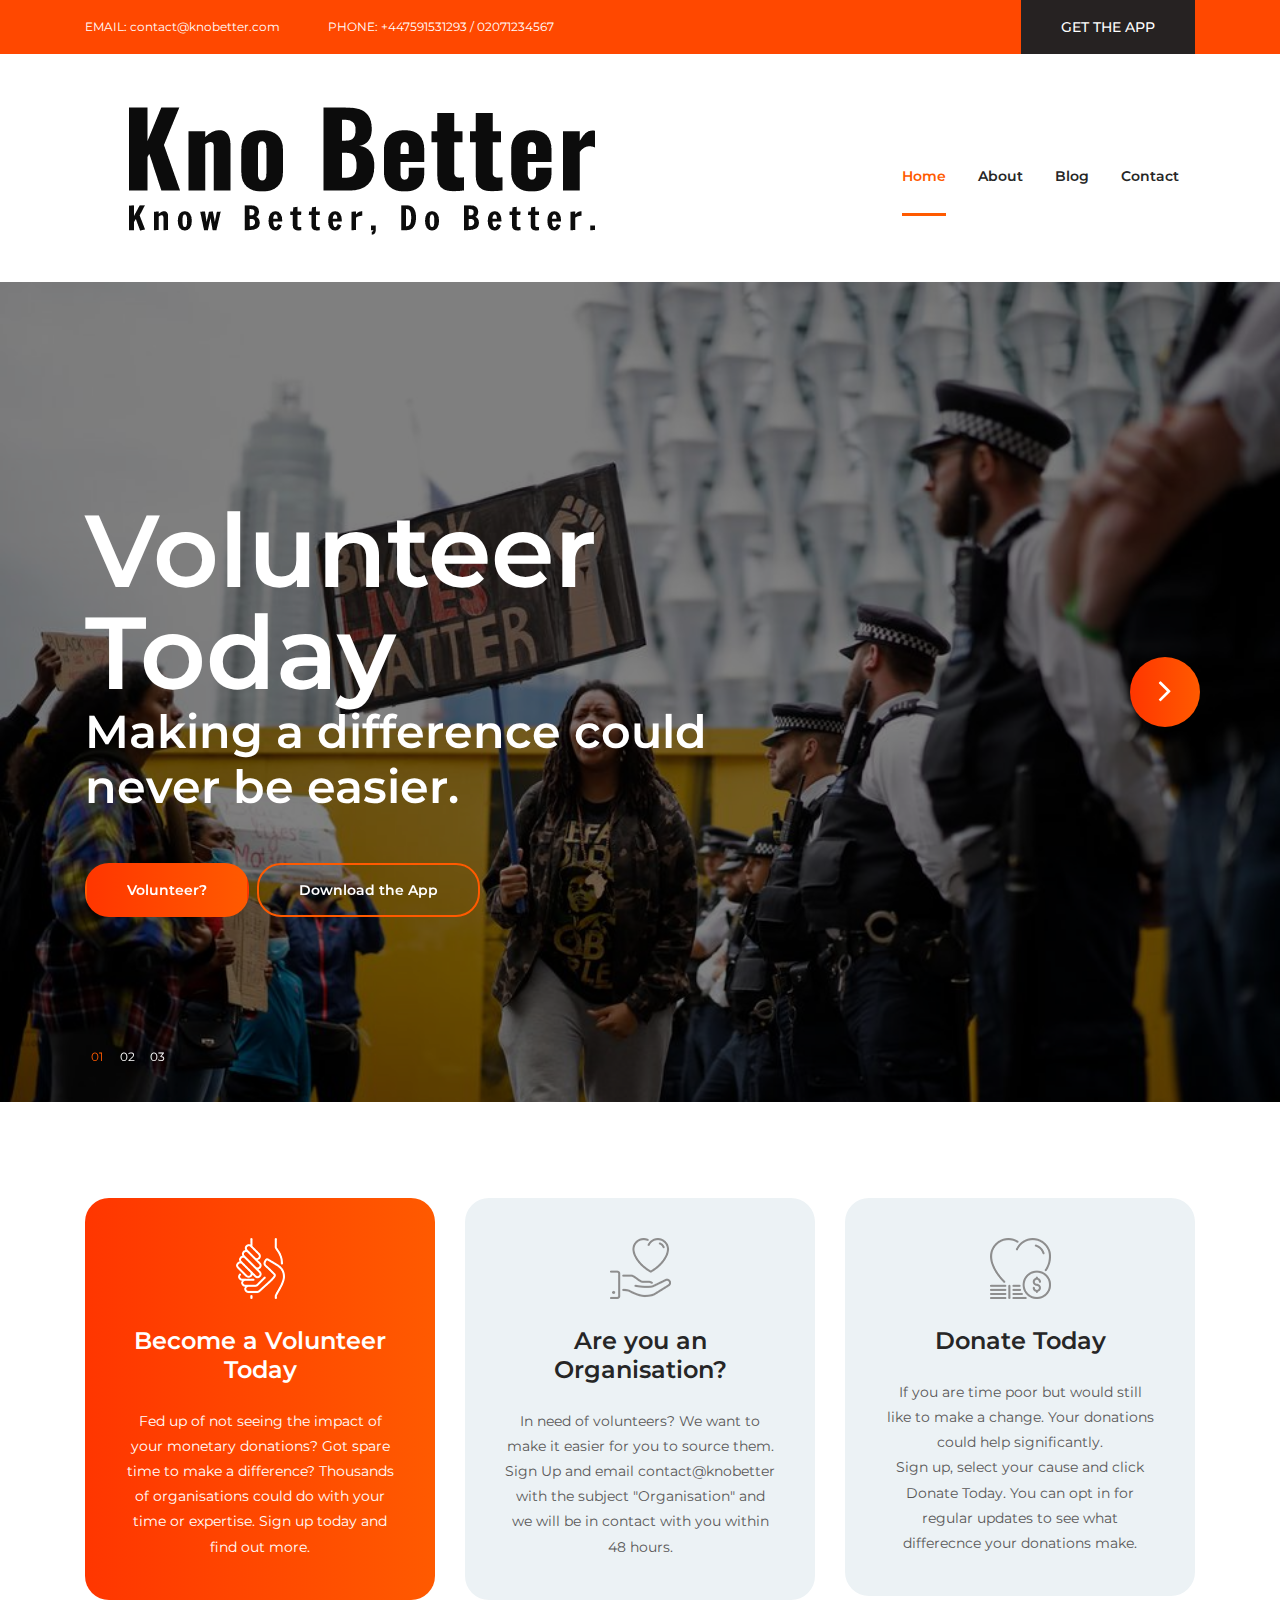
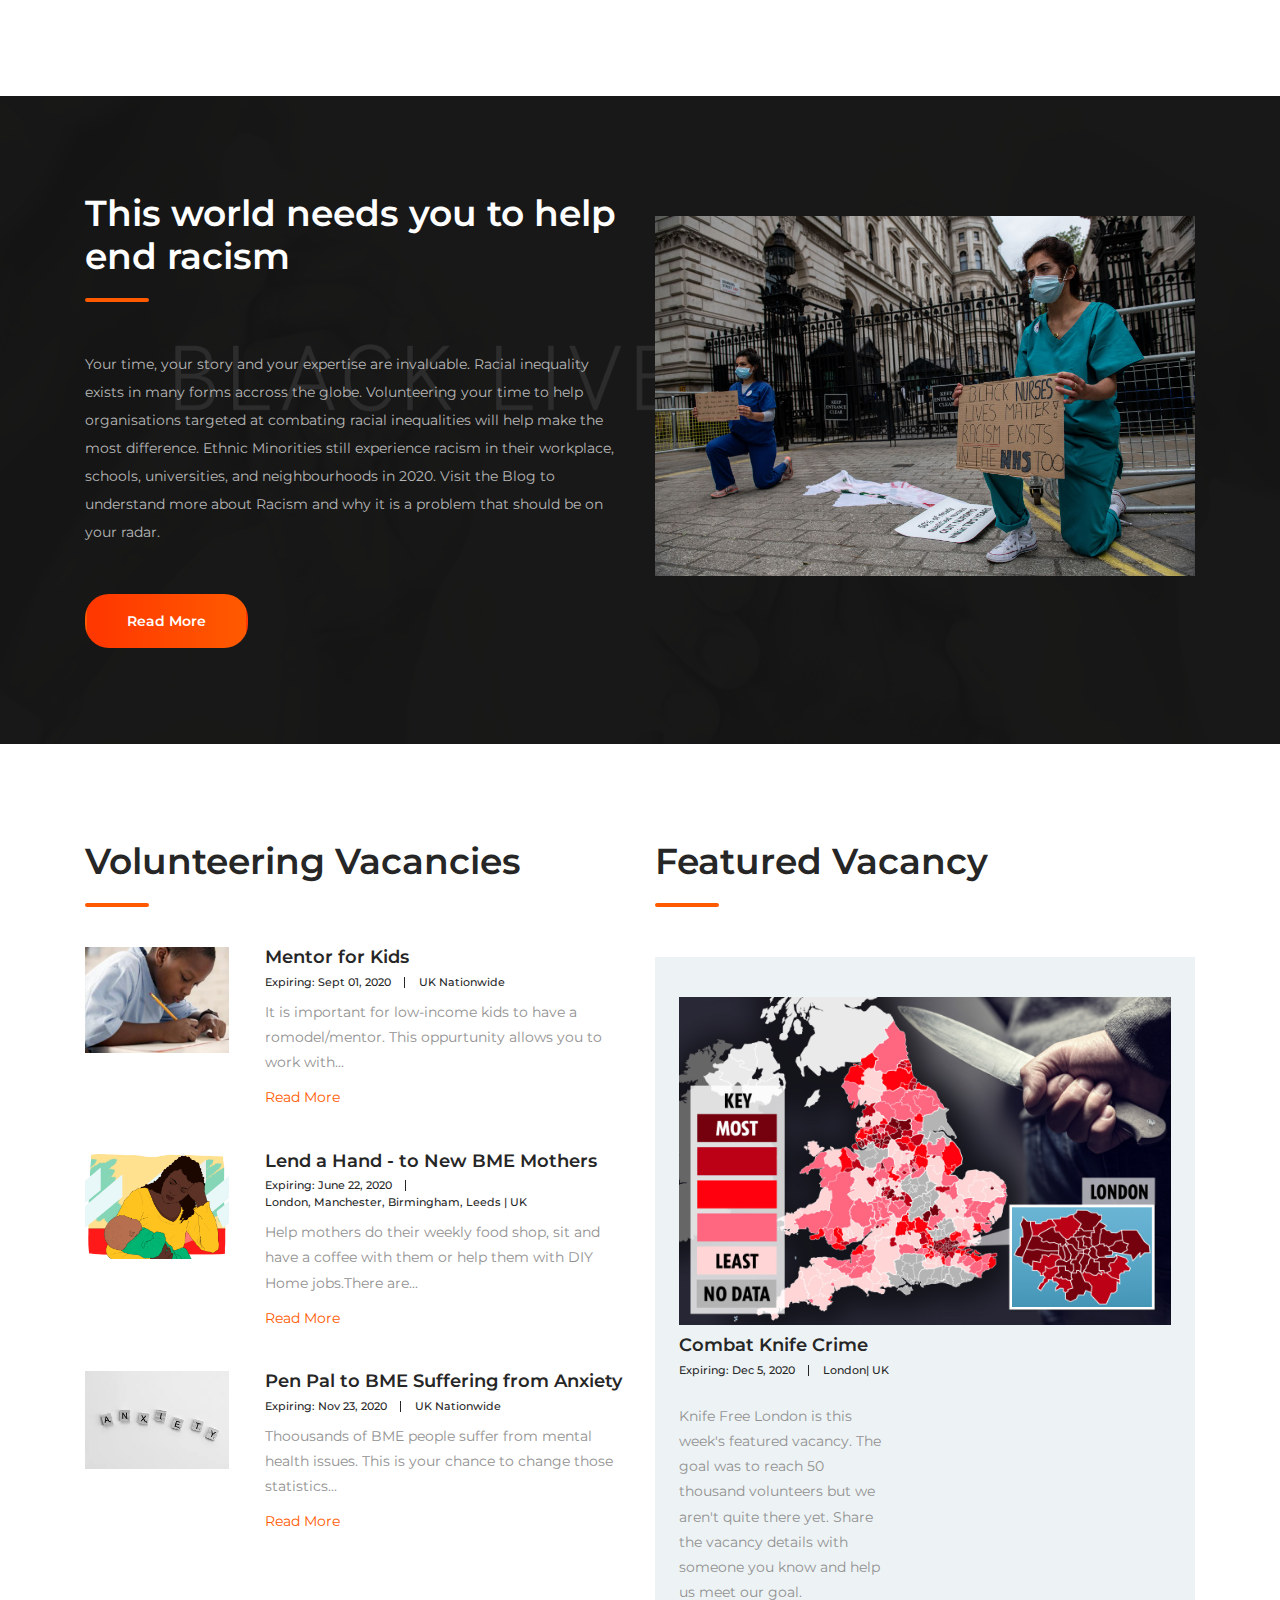
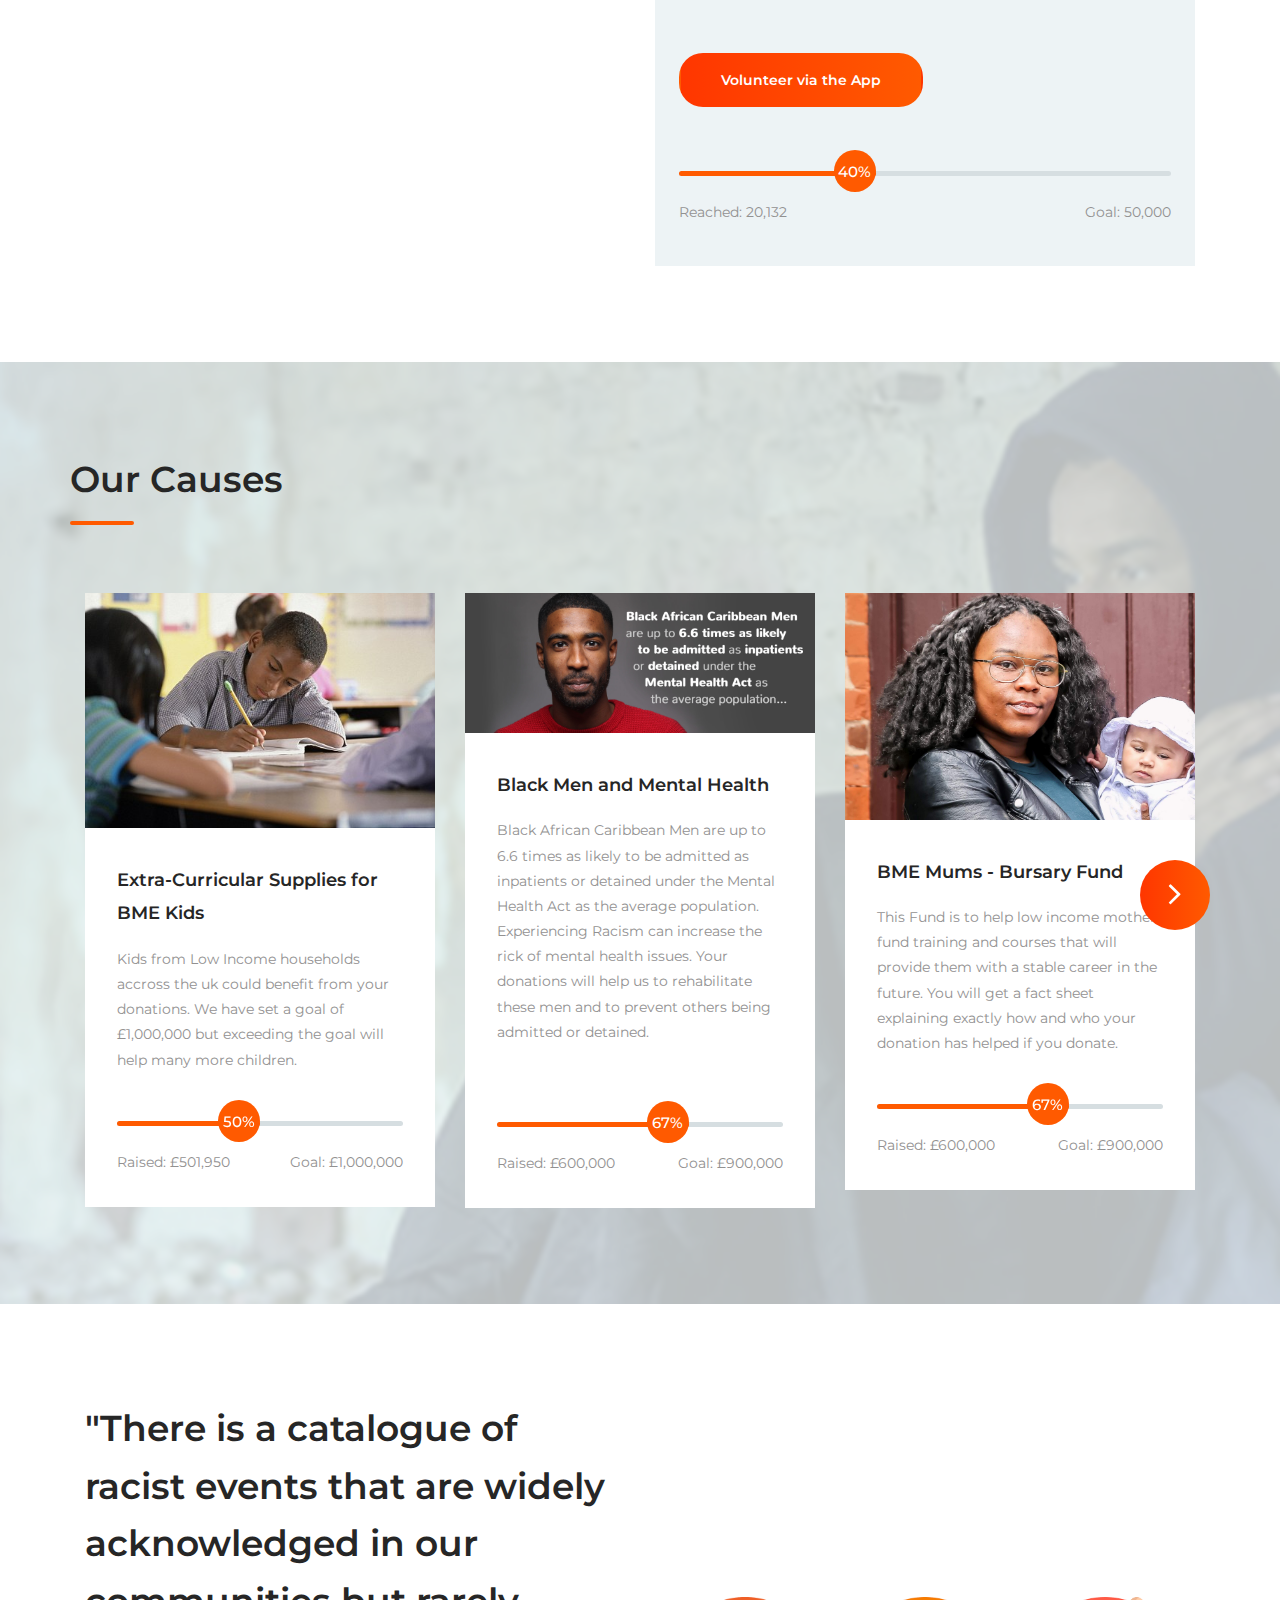
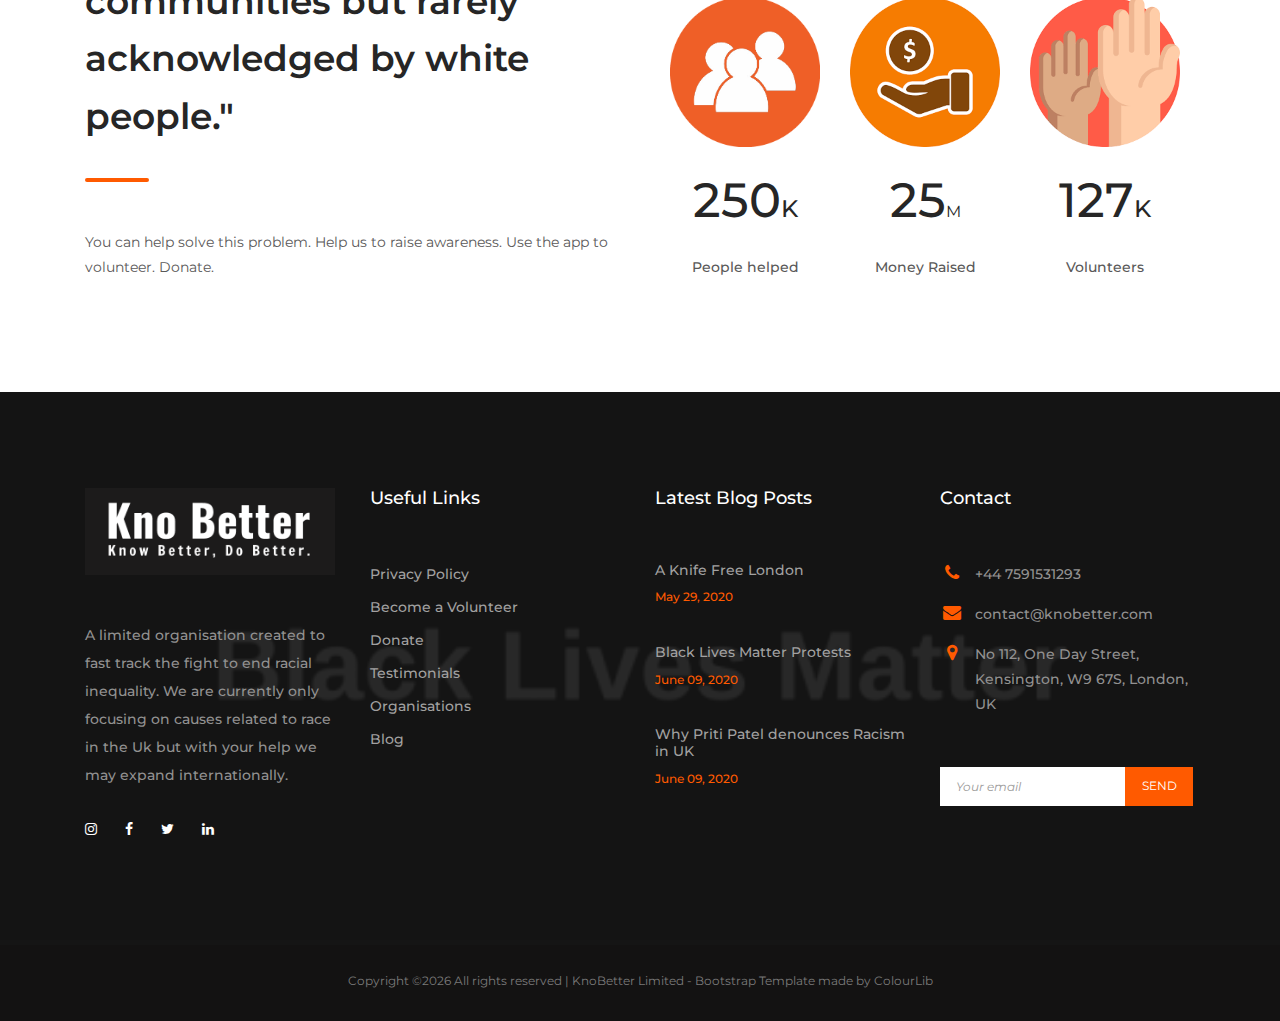
==== KnoBetter1/index.html @ 2acb5698 "Add files via upload" ====
<!DOCTYPE html>
<html lang="en">
<head>
    <title>Do Better</title>

    <!-- Required meta tags -->
    <meta charset="utf-8">
    <meta name="viewport" content="width=device-width, initial-scale=1, shrink-to-fit=no">

    <!-- Bootstrap CSS -->
    <link rel="stylesheet" href="css/bootstrap.min.css">

    <!-- FontAwesome CSS -->
    <link rel="stylesheet" href="css/font-awesome.min.css">

    <!-- ElegantFonts CSS -->
    <link rel="stylesheet" href="css/elegant-fonts.css">

    <!-- themify-icons CSS -->
    <link rel="stylesheet" href="css/themify-icons.css">

    <!-- Swiper CSS -->
    <link rel="stylesheet" href="css/swiper.min.css">

    <!-- Styles -->
    <link rel="stylesheet" href="style.css">
</head>
<body>
    <header class="site-header">
        <div class="top-header-bar">
            <div class="container">
                <div class="row flex-wrap justify-content-center justify-content-lg-between align-items-lg-center">
                    <div class="col-12 col-lg-8 d-none d-md-flex flex-wrap justify-content-center justify-content-lg-start mb-3 mb-lg-0">
                        <div class="header-bar-email">
                            EMAIL: <a href="#">contact@knobetter.com</a>
                        </div><!-- .header-bar-email -->

                        <div class="header-bar-text">
                            <p>PHONE: <span>+447591531293 / 02071234567</span></p>
                        </div><!-- .header-bar-text -->
                    </div><!-- .col -->

                    <div class="col-12 col-lg-4 d-flex flex-wrap justify-content-center justify-content-lg-end align-items-center">
                        <div class="donate-btn">
                            <a href="#">GET THE APP</a>
                        </div><!-- .donate-btn -->
                    </div><!-- .col -->
                </div><!-- .row -->
            </div><!-- .container -->
        </div><!-- .top-header-bar -->

        <div class="nav-bar">
            <div class="container">
                <div class="row">
                    <div class="col-12 d-flex flex-wrap justify-content-between align-items-center">
                        <div class="site-branding d-flex align-items-center">
                           <a class="d-block" href="index.html" rel="home"><img class="d-block" src="images/logo.png" alt="logo"></a>
                        </div><!-- .site-branding -->

                        <nav class="site-navigation d-flex justify-content-end align-items-center">
                            <ul class="d-flex flex-column flex-lg-row justify-content-lg-end align-content-center">
                                <li class="current-menu-item"><a href="index.html">Home</a></li>
                                <li><a href="about.html">About</a></li>
                                <li><a href="blog.html">Blog</a></li>
                                <li><a href="contact.html">Contact</a></li>
                            </ul>
                        </nav><!-- .site-navigation -->

                        <div class="hamburger-menu d-lg-none">
                            <span></span>
                            <span></span>
                            <span></span>
                            <span></span>
                        </div><!-- .hamburger-menu -->
                    </div><!-- .col -->
                </div><!-- .row -->
            </div><!-- .container -->
        </div><!-- .nav-bar -->
    </header><!-- .site-header -->

    <div class="swiper-container hero-slider">
        <div class="swiper-wrapper">
            <div class="swiper-slide hero-content-wrap">
                <img src="images/hero.jpg" alt="">
                <div class="hero-content-overlay position-absolute w-100 h-100">
                    <div class="container h-100">
                        <div class="row h-100">
                            <div class="col-12 col-lg-8 d-flex flex-column justify-content-center align-items-start">
                                <header class="entry-header">
                                    <h1>Volunteer Today</h1>
                                    <h4>Making a difference could never be easier.</h4>
                                </header><!-- .entry-header -->

                                <footer class="entry-footer d-flex flex-wrap align-items-center mt-5">
                                    <a href="#" class="btn gradient-bg mr-2">Volunteer?</a>
                                    <a href="#" class="btn orange-border">Download the App</a>
                                </footer><!-- .entry-footer -->
                            </div><!-- .col -->
                        </div><!-- .row -->
                    </div><!-- .container -->
                </div><!-- .hero-content-overlay -->
            </div><!-- .hero-content-wrap -->

            <div class="swiper-slide hero-content-wrap">
                <img src="images/hero2.jpg" alt="">

                <div class="hero-content-overlay position-absolute w-100 h-100">
                    <div class="container h-100">
                        <div class="row h-100">
                            <div class="col-12 col-lg-8 d-flex flex-column justify-content-center align-items-start">
                                <header class="entry-header">
                                    <h1>Time is Money</h1>
                                    <h4>Change will come quicker if we act now.</h4>
                                </header><!-- .entry-header -->

                                <footer class="entry-footer d-flex flex-wrap align-items-center mt-5">
                                    <a href="#" class="btn gradient-bg mr-2">Organisation?</a>
                                    <a href="#" class="btn orange-border">Download the App</a>
                                </footer><!-- .entry-footer -->
                            </div><!-- .col -->
                        </div><!-- .row -->
                    </div><!-- .container -->
                </div><!-- .hero-content-overlay -->
            </div><!-- .hero-content-wrap -->

            <div class="swiper-slide hero-content-wrap">
                <img src="images/hero3.jpg" alt="">

                <div class="hero-content-overlay position-absolute w-100 h-100">
                    <div class="container h-100">
                        <div class="row h-100">
                            <div class="col-12 col-lg-8 d-flex flex-column justify-content-center align-items-start">
                                <header class="entry-header">
                                    <h1>Time Poor? </h1>
                                    <h4>Donate Now Instead</h4>
                                </header><!-- .entry-header -->

                                <footer class="entry-footer d-flex flex-wrap align-items-center mt-5">
                                    <a href="#" class="btn gradient-bg mr-2">Donate Now</a>
                                    <a href="#" class="btn orange-border">Download the App</a>
                                </footer><!-- .entry-footer -->
                            </div><!-- .col -->
                        </div><!-- .row -->
                    </div><!-- .container -->
                </div><!-- .hero-content-overlay -->
            </div><!-- .hero-content-wrap -->
        </div><!-- .swiper-wrapper -->

        <div class="pagination-wrap position-absolute w-100">
            <div class="container">
                <div class="swiper-pagination"></div>
            </div><!-- .container -->
        </div><!-- .pagination-wrap -->

        <!-- Add Arrows -->
        <div class="swiper-button-next flex justify-content-center align-items-center">
            <span><svg viewBox="0 0 1792 1792" xmlns="http://www.w3.org/2000/svg"><path d="M1171 960q0 13-10 23l-466 466q-10 10-23 10t-23-10l-50-50q-10-10-10-23t10-23l393-393-393-393q-10-10-10-23t10-23l50-50q10-10 23-10t23 10l466 466q10 10 10 23z"/></svg></span>
        </div>

        <div class="swiper-button-prev flex justify-content-center align-items-center">
            <span><svg viewBox="0 0 1792 1792" xmlns="http://www.w3.org/2000/svg"><path d="M1203 544q0 13-10 23l-393 393 393 393q10 10 10 23t-10 23l-50 50q-10 10-23 10t-23-10l-466-466q-10-10-10-23t10-23l466-466q10-10 23-10t23 10l50 50q10 10 10 23z"/></svg></span>
        </div>
    </div><!-- .hero-slider -->

    <div class="home-page-icon-boxes">
        <div class="container">
            <div class="row">
                <div class="col-12 col-md-6 col-lg-4 mt-4 mt-lg-0">
                    <div class="icon-box active">
                        <figure class="d-flex justify-content-center">
                            <img src="images/hands-gray.png" alt="">
                            <img src="images/hands-white.png" alt="">
                        </figure>

                        <header class="entry-header">
                            <h3 class="entry-title">Become a Volunteer Today</h3>
                        </header>

                        <div class="entry-content">
                            <p>Fed up of not seeing the impact of your monetary donations? Got spare time to make a difference? Thousands of organisations could do with your  time or expertise. Sign up today and find out more.</p>
                        </div>
                    </div>
                </div>

                <div class="col-12 col-md-6 col-lg-4 mt-4 mt-lg-0">
                    <div class="icon-box">
                        <figure class="d-flex justify-content-center">
                            <img src="images/donation-gray.png" alt="">
                            <img src="images/donation-white.png" alt="">
                        </figure>

                        <header class="entry-header">
                            <h3 class="entry-title">Are you an Organisation?</h3>
                        </header>

                        <div class="entry-content">
                            <p>In need of volunteers? We want to make it easier for you to source them. Sign Up and email contact@knobetter with the subject "Organisation" and we will be in contact with you within 48 hours. </p>
                        </div>
                    </div>
                </div>

                <div class="col-12 col-md-6 col-lg-4 mt-4 mt-lg-0">
                    <div class="icon-box">
                        <figure class="d-flex justify-content-center">
                            <img src="images/charity-gray.png" alt="">
                            <img src="images/charity-white.png" alt="">
                        </figure>

                        <header class="entry-header">
                            <h3 class="entry-title">Donate Today</h3>
                        </header>
                        <div class="entry-content">
                            <p>If you are time poor but would still like to make a change. Your donations could help significantly. </p>
                            <p>Sign up, select your cause and click Donate Today. You can opt in for regular updates to see what differecnce your donations make. </p>
                        </div>
                    </div>
                </div>
            </div><!-- .row -->
        </div><!-- .container -->
    </div><!-- .home-page-icon-boxes -->

    <div class="home-page-welcome">
        <div class="container">
            <div class="row">
                <div class="col-12 col-lg-6 order-2 order-lg-1">
                    <div class="welcome-content">
                        <header class="entry-header">
                            <h2 class="entry-title">This world needs you to help end racism</h2>
                        </header><!-- .entry-header -->

                        <div class="entry-content mt-5">
                            <p>Your time, your story and your expertise are invaluable. Racial inequality exists in many forms accross the globe. Volunteering your time to help organisations targeted at combating racial inequalities will help make the most difference. Ethnic Minorities still experience racism in their workplace, schools, universities, and neighbourhoods in 2020. Visit the Blog to understand more about Racism and why it is a problem that should be on your radar.  </p>
                        </div><!-- .entry-content -->

                        <div class="entry-footer mt-5">
                            <a href="blog.html" class="btn gradient-bg mr-2">Read More</a>
                        </div><!-- .entry-footer -->
                    </div><!-- .welcome-content -->
                </div><!-- .col -->

                <div class="col-12 col-lg-6 mt-4 order-1 order-lg-2">
                    <img src="images/welcome.jpg" alt="welcome">
                </div><!-- .col -->
            </div><!-- .row -->
        </div><!-- .container -->
    </div><!-- .home-page-icon-boxes -->

    <div class="home-page-events">
        <div class="container">
            <div class="row">
                <div class="col-12 col-lg-6">
                    <div class="upcoming-events">
                        <div class="section-heading">
                            <h2 class="entry-title">Volunteering Vacancies</h2>
                        </div><!-- .section-heading -->

                        <div class="event-wrap d-flex flex-wrap justify-content-between">
                            <figure class="m-0">
                                <img src="images/event-1.jpg" alt="">
                            </figure>

                            <div class="event-content-wrap">
                                <header class="entry-header d-flex flex-wrap align-items-center">
                                    <h3 class="entry-title w-100 m-0"><a href="#">Mentor for Kids</a></h3>

                                    <div class="posted-date">
                                        <a href="#">Expiring: Sept 01, 2020 </a>
                                    </div><!-- .posted-date -->

                                    <div class="cats-links">
                                        <a href="#">UK Nationwide</a>
                                    </div><!-- .cats-links -->
                                </header><!-- .entry-header -->

                                <div class="entry-content">
                                    <p class="m-0">It is important for low-income kids to have a romodel/mentor. This oppurtunity allows you to work with...</p>
                                </div><!-- .entry-content -->

                                <div class="entry-footer">
                                    <a href="#">Read More</a>
                                </div><!-- .entry-footer -->
                            </div><!-- .event-content-wrap -->
                        </div><!-- .event-wrap -->

                        <div class="event-wrap d-flex flex-wrap justify-content-between">
                            <figure class="m-0">
                                <img src="images/event-2.jpg" alt="">
                            </figure>

                            <div class="event-content-wrap">
                                <header class="entry-header d-flex flex-wrap align-items-center">
                                    <h3 class="entry-title w-100 m-0"><a href="#">Lend a Hand - to New BME Mothers</a></h3>

                                    <div class="posted-date">
                                        <a href="#">Expiring: June 22, 2020 </a>
                                    </div><!-- .posted-date -->

                                    <div class="cats-links">
                                        <a href="#">London, Manchester, Birmingham, Leeds | UK</a>
                                    </div><!-- .cats-links -->
                                </header><!-- .entry-header -->

                                <div class="entry-content">
                                    <p class="m-0">Help mothers do their weekly food shop, sit and have a coffee with them or help them with DIY Home jobs.There are...</p>
                                </div><!-- .entry-content -->

                                <div class="entry-footer">
                                    <a href="#">Read More</a>
                                </div><!-- .entry-footer -->
                            </div><!-- .event-content-wrap -->
                        </div><!-- .event-wrap -->

                        <div class="event-wrap d-flex flex-wrap justify-content-between">
                            <figure class="m-0">
                                <img src="images/event-3.jpg" alt="">
                            </figure>

                            <div class="event-content-wrap">
                                <header class="entry-header d-flex flex-wrap align-items-center">
                                    <h3 class="entry-title w-100 m-0"><a href="#">Pen Pal to BME Suffering from Anxiety</a></h3>

                                    <div class="posted-date">
                                        <a href="#">Expiring: Nov 23, 2020 </a>
                                    </div><!-- .posted-date -->

                                    <div class="cats-links">
                                        <a href="#">UK Nationwide</a>
                                    </div><!-- .cats-links -->
                                </header><!-- .entry-header -->

                                <div class="entry-content">
                                    <p class="m-0">Thoousands of BME people suffer from mental health issues. This is your chance to change those statistics...</p>
                                </div><!-- .entry-content -->

                                <div class="entry-footer">
                                    <a href="#">Read More</a>
                                </div><!-- .entry-footer -->
                            </div><!-- .event-content-wrap -->
                        </div><!-- .event-wrap -->
                    </div><!-- .upcoming-events -->
                </div><!-- .col -->

                <div class="col-12 col-lg-6">
                    <div class="featured-cause">
                        <div class="section-heading">
                            <h2 class="entry-title">Featured Vacancy</h2>
                        </div><!-- .section-heading -->

                        <div class="cause-wrap d-flex flex-wrap justify-content-between">
                            <figure class="m-0">
                                <img src="images/featured-vacancy.jpg"  alt="">
                            </figure>

                            <div class="cause-content-wrap">
                                <header class="entry-header d-flex flex-wrap align-items-center">
                                    <h3 class="entry-title w-100 m-0"><a href="#">Combat Knife Crime</a></h3>

                                    <div class="posted-date">
                                        <a href="#">Expiring: Dec 5, 2020 </a>
                                    </div><!-- .posted-date -->

                                    <div class="cats-links">
                                        <a href="#">London| UK</a>
                                    </div><!-- .cats-links -->
                                </header><!-- .entry-header -->

                                <div class="entry-content">
                                    <p class="m-0">Knife Free London is this week's featured vacancy. The goal was to reach 50 thousand volunteers but we aren't quite there yet. Share the vacancy details with someone you know and help us meet our goal.</p>
                                </div><!-- .entry-content -->

                                <div class="entry-footer mt-5">
                                    <a href="#" class="btn gradient-bg mr-2">Volunteer via the App</a>
                                </div><!-- .entry-footer -->
                            </div><!-- .cause-content-wrap -->

                            <div class="fund-raised w-100">
                                <div class="featured-fund-raised-bar barfiller">
                                    <div class="tipWrap">
                                        <span class="tip"></span>
                                    </div><!-- .tipWrap -->

                                    <span class="fill" data-percentage="40"></span>
                                </div><!-- .fund-raised-bar -->

                                <div class="fund-raised-details d-flex flex-wrap justify-content-between align-items-center">
                                    <div class="fund-raised-total mt-4">
                                        Reached: 20,132
                                    </div><!-- .fund-raised-total -->

                                    <div class="fund-raised-goal mt-4">
                                        Goal: 50,000
                                    </div><!-- .fund-raised-goal -->
                                </div><!-- .fund-raised-details -->
                            </div><!-- .fund-raised -->
                        </div><!-- .cause-wrap -->
                    </div><!-- .featured-cause -->
                </div><!-- .col -->
            </div><!-- .row -->
        </div><!-- .container -->
    </div><!-- .home-page-events -->

    <div class="our-causes">
        <div class="container">
            <div class="row">
                <div class="coL-12">
                    <div class="section-heading">
                        <h2 class="entry-title">Our Causes</h2>
                    </div><!-- .section-heading -->
                </div><!-- .col -->
            </div><!-- .row -->

            <div class="row">
                <div class="col-12">
                    <div class="swiper-container causes-slider">
                        <div class="swiper-wrapper">
                            <div class="swiper-slide">
                                <div class="cause-wrap">
                                    <figure class="m-0">
                                        <img src="images/cause-1.jpg" alt="">

                                        <div class="figure-overlay d-flex justify-content-center align-items-center position-absolute w-100 h-100">
                                            <a href="#" class="btn gradient-bg mr-2">Donate Now</a>
                                        </div><!-- .figure-overlay -->
                                    </figure>

                                    <div class="cause-content-wrap">
                                        <header class="entry-header d-flex flex-wrap align-items-center">
                                            <h3 class="entry-title w-100 m-0"><a href="#">Extra-Curricular Supplies for BME Kids</a></h3>
                                        </header><!-- .entry-header -->

                                        <div class="entry-content">
                                            <p class="m-0">Kids from Low Income households accross the uk could benefit from your donations. We have set a goal of £1,000,000 but exceeding the goal will help many more children. </p>
                                        </div><!-- .entry-content -->

                                        <div class="fund-raised w-100">
                                            <div class="fund-raised-bar-1 barfiller">
                                                <div class="tipWrap">
                                                    <span class="tip"></span>
                                                </div><!-- .tipWrap -->

                                                <span class="fill" data-percentage="50"></span>
                                            </div><!-- .fund-raised-bar -->

                                            <div class="fund-raised-details d-flex flex-wrap justify-content-between align-items-center">
                                                <div class="fund-raised-total mt-4">
                                                    Raised: £501,950
                                                </div><!-- .fund-raised-total -->

                                                <div class="fund-raised-goal mt-4">
                                                    Goal: £1,000,000
                                                </div><!-- .fund-raised-goal -->
                                            </div><!-- .fund-raised-details -->
                                        </div><!-- .fund-raised -->
                                    </div><!-- .cause-content-wrap -->
                                </div><!-- .cause-wrap -->
                            </div><!-- .swiper-slide -->

                            <div class="swiper-slide">
                                <div class="cause-wrap">
                                    <figure class="m-0">
                                        <img src="images/cause-2.jpg" alt="">

                                        <div class="figure-overlay d-flex justify-content-center align-items-center position-absolute w-100 h-100">
                                            <a href="#" class="btn gradient-bg mr-2">Donate Now</a>
                                        </div><!-- .figure-overlay -->
                                    </figure>

                                    <div class="cause-content-wrap">
                                        <header class="entry-header d-flex flex-wrap align-items-center">
                                            <h3 class="entry-title w-100 m-0"><a href="#">Black Men and Mental Health</a></h3>
                                        </header><!-- .entry-header -->

                                        <div class="entry-content">
                                            <p class="m-0">Black African Caribbean Men are up to 6.6 times as likely to be admitted as inpatients or detained under the Mental Health Act as the average population. Experiencing Racism can increase the rick of mental health issues. Your donations will help us to rehabilitate these men and to prevent others being admitted or detained.</p>
                                        </div><!-- .entry-content -->
                                        <br>
                                
                                        <div class="fund-raised w-100">
                                            <div class="fund-raised-bar-2 barfiller">
                                                <div class="tipWrap">
                                                    <span class="tip"></span>
                                                </div><!-- .tipWrap -->

                                                <span class="fill" data-percentage="67"></span>
                                            </div><!-- .fund-raised-bar -->

                                            <div class="fund-raised-details d-flex flex-wrap justify-content-between align-items-center">
                                                <div class="fund-raised-total mt-4">
                                                    Raised: £600,000
                                                </div><!-- .fund-raised-total -->

                                                <div class="fund-raised-goal mt-4">
                                                    Goal: £900,000
                                                </div><!-- .fund-raised-goal -->
                                            </div><!-- .fund-raised-details -->
                                        </div><!-- .fund-raised -->
                                    </div><!-- .cause-content-wrap -->
                                </div><!-- .cause-wrap -->
                            </div><!-- .swiper-slide -->

                            <div class="swiper-slide">
                                <div class="cause-wrap">
                                    <figure class="m-0">
                                        <img src="images/cause-5.jpg" alt="">

                                        <div class="figure-overlay d-flex justify-content-center align-items-center position-absolute w-100 h-100">
                                            <a href="#" class="btn gradient-bg mr-2">Donate Now</a>
                                        </div><!-- .figure-overlay -->
                                    </figure>

                                    <div class="cause-content-wrap">
                                        <header class="entry-header d-flex flex-wrap align-items-center">
                                            <h3 class="entry-title w-100 m-0"><a href="#"> BME Mums - Bursary Fund</a></h3>
                                        </header><!-- .entry-header -->

                                        <div class="entry-content">
                                            <p class="m-0">This Fund is to help low income mothers fund training and courses that will provide them with a stable career in the future. You will get a fact sheet explaining exactly how and who your donation has helped if you donate. </p>
                                        
                                        </div><!-- .entry-content -->
                                        <div class="fund-raised w-100">
                                            <div class="fund-raised-bar-3 barfiller">
                                                <div class="tipWrap">
                                                    <span class="tip"></span>
                                                </div><!-- .tipWrap -->

                                                <span class="fill" data-percentage="67"></span>
                                            </div><!-- .fund-raised-bar -->

                                            <div class="fund-raised-details d-flex flex-wrap justify-content-between align-items-center">
                                                <div class="fund-raised-total mt-4">
                                                    Raised: £600,000
                                                </div><!-- .fund-raised-total -->

                                                <div class="fund-raised-goal mt-4">
                                                    Goal: £900,000
                                                </div><!-- .fund-raised-goal -->
                                            </div><!-- .fund-raised-details -->
                                        </div><!-- .fund-raised -->
                                    </div><!-- .cause-content-wrap -->
                                </div><!-- .cause-wrap -->
                            </div><!-- .swiper-slide -->

                            <div class="swiper-slide">
                                <div class="cause-wrap">
                                    <figure class="m-0">
                                        <img src="images/cause-1.jpg" alt="">

                                        <div class="figure-overlay d-flex justify-content-center align-items-center position-absolute w-100 h-100">
                                            <a href="#" class="btn gradient-bg mr-2">Donate Now</a>
                                        </div><!-- .figure-overlay -->
                                    </figure>

                                    <div class="cause-content-wrap">
                                        <header class="entry-header d-flex flex-wrap align-items-center">
                                            <h3 class="entry-title w-100 m-0"><a href="#">Extra-Curricular Supplies for BME Kids</a></h3>
                                        </header><!-- .entry-header -->

                                        <div class="entry-content">
                                            <p class="m-0">Kids from Low Income households accross the uk could benefit from your donations. We have set a goal of £1,000,000 but exceeding the goal will help many more children. </p>
                                        </div><!-- .entry-content -->

                                        <div class="fund-raised w-100">
                                            <div class="fund-raised-bar-1 barfiller">
                                                <div class="tipWrap">
                                                    <span class="tip"></span>
                                                </div><!-- .tipWrap -->

                                                <span class="fill" data-percentage="50"></span>
                                            </div><!-- .fund-raised-bar -->

                                            <div class="fund-raised-details d-flex flex-wrap justify-content-between align-items-center">
                                                <div class="fund-raised-total mt-4">
                                                    Raised: £501,950
                                                </div><!-- .fund-raised-total -->

                                                <div class="fund-raised-goal mt-4">
                                                    Goal: £1,000,000
                                                </div><!-- .fund-raised-goal -->
                                            </div><!-- .fund-raised-details -->
                                        </div><!-- .fund-raised -->
                                    </div><!-- .cause-content-wrap -->
                                </div><!-- .cause-wrap -->
                            </div><!-- .swiper-slide -->

                            <div class="swiper-slide">
                                <div class="cause-wrap">
                                    <figure class="m-0">
                                        <img src="images/cause-2.jpg" alt="">

                                        <div class="figure-overlay d-flex justify-content-center align-items-center position-absolute w-100 h-100">
                                            <a href="#" class="btn gradient-bg mr-2">Donate Now</a>
                                        </div><!-- .figure-overlay -->
                                    </figure>

                                    <div class="cause-content-wrap">
                                        <header class="entry-header d-flex flex-wrap align-items-center">
                                            <h3 class="entry-title w-100 m-0"><a href="#">Black Men and Mental Health</a></h3>
                                        </header><!-- .entry-header -->

                                        <div class="entry-content">
                                            <p class="m-0">Black African Caribbean Men are up to 6.6 times as likely to be admitted as inpatients or detained under the Mental Health Act as the average population. Experiencing Racism can increase the rick of mental health issues. Your donations will help us to rehabilitate these men and to prevent others being admitted or detained.</p>
                                        </div><!-- .entry-content -->
                                        <br>
                                
                                        <div class="fund-raised w-100">
                                            <div class="fund-raised-bar-2 barfiller">
                                                <div class="tipWrap">
                                                    <span class="tip"></span>
                                                </div><!-- .tipWrap -->

                                                <span class="fill" data-percentage="67"></span>
                                            </div><!-- .fund-raised-bar -->

                                            <div class="fund-raised-details d-flex flex-wrap justify-content-between align-items-center">
                                                <div class="fund-raised-total mt-4">
                                                    Raised: £600,000
                                                </div><!-- .fund-raised-total -->

                                                <div class="fund-raised-goal mt-4">
                                                    Goal: £900,000
                                                </div><!-- .fund-raised-goal -->
                                            </div><!-- .fund-raised-details -->
                                        </div><!-- .fund-raised -->
                                    </div><!-- .cause-content-wrap -->
                                </div><!-- .cause-wrap -->
                            </div><!-- .swiper-slide -->

                            <div class="swiper-slide">
                                <div class="cause-wrap">
                                    <figure class="m-0">
                                        <img src="images/cause-5.jpg" alt="">

                                        <div class="figure-overlay d-flex justify-content-center align-items-center position-absolute w-100 h-100">
                                            <a href="#" class="btn gradient-bg mr-2">Donate Now</a>
                                        </div><!-- .figure-overlay -->
                                    </figure>

                                    <div class="cause-content-wrap">
                                        <header class="entry-header d-flex flex-wrap align-items-center">
                                            <h3 class="entry-title w-100 m-0"><a href="#"> BME Mums - Bursary Fund</a></h3>
                                        </header><!-- .entry-header -->

                                        <div class="entry-content">
                                            <p class="m-0">This Fund is to help low income mothers fund training and courses that will provide them with a stable career in the future. You will get a fact sheet explaining exactly how and who your donation has helped if you donate. </p>
                                        
                                        </div><!-- .entry-content -->
                                        <div class="fund-raised w-100">
                                            <div class="fund-raised-bar-3 barfiller">
                                                <div class="tipWrap">
                                                    <span class="tip"></span>
                                                </div><!-- .tipWrap -->

                                                <span class="fill" data-percentage="67"></span>
                                            </div><!-- .fund-raised-bar -->

                                            <div class="fund-raised-details d-flex flex-wrap justify-content-between align-items-center">
                                                <div class="fund-raised-total mt-4">
                                                    Raised: £600,000
                                                </div><!-- .fund-raised-total -->

                                                <div class="fund-raised-goal mt-4">
                                                    Goal: £900,000
                                                </div><!-- .fund-raised-goal -->
                                            </div><!-- .fund-raised-details -->
                                        </div><!-- .fund-raised -->
                                    </div><!-- .cause-content-wrap -->
                                </div><!-- .cause-wrap -->
                            </div><!-- .swiper-slide -->
                        </div><!-- .swiper-wrapper -->

                    </div><!-- .swiper-container -->

                    <!-- Add Arrows -->
                    <div class="swiper-button-next flex justify-content-center align-items-center">
                        <span><svg viewBox="0 0 1792 1792" xmlns="http://www.w3.org/2000/svg"><path d="M1171 960q0 13-10 23l-466 466q-10 10-23 10t-23-10l-50-50q-10-10-10-23t10-23l393-393-393-393q-10-10-10-23t10-23l50-50q10-10 23-10t23 10l466 466q10 10 10 23z"/></svg></span>
                    </div>

                    <div class="swiper-button-prev flex justify-content-center align-items-center">
                        <span><svg viewBox="0 0 1792 1792" xmlns="http://www.w3.org/2000/svg"><path d="M1203 544q0 13-10 23l-393 393 393 393q10 10 10 23t-10 23l-50 50q-10 10-23 10t-23-10l-466-466q-10-10-10-23t10-23l466-466q10-10 23-10t23 10l50 50q10 10 10 23z"/></svg></span>
                    </div>
                </div><!-- .col -->
            </div><!-- .row -->
        </div><!-- .container -->
    </div><!-- .our-causes -->

    <div class="home-page-limestone">
        <div class="container">
            <div class="row align-items-end">
                <div class="coL-12 col-lg-6">
                    <div class="section-heading">
                        <h2 class="entry-title">"There is a catalogue of racist events that are widely acknowledged in our communities but rarely acknowledged by white people."</h2>

                        <p class="mt-5"> You can help solve this problem. Help us to raise awareness. Use the app to volunteer. Donate. </p>
                    </div><!-- .section-heading -->
                </div><!-- .col -->

                <div class="col-12 col-lg-6">
                    <div class="milestones d-flex flex-wrap justify-content-between">
                        <div class="col-12 col-sm-4 mt-5 mt-lg-0">
                            <div class="counter-box">
                                <div class="d-flex justify-content-center align-items-center">
                                    <img src="images/teamwork.png" width=150px alt="">
                                </div>

                                <div class="d-flex justify-content-center align-items-baseline">
                                    <div class="start-counter" data-to="500" data-speed="2000"></div>
                                    <div class="counter-k">K</div>
                                </div>

                                <h3 class="entry-title">People helped</h3><!-- entry-title -->
                            </div><!-- counter-box -->
                        </div><!-- .col -->

                        <div class="col-12 col-sm-4 mt-5 mt-lg-0">
                            <div class="counter-box">
                                <div class="d-flex justify-content-center align-items-center">
                                    <img src="images/donation.png" width=150px alt="">
                                </div>

                                <div class="d-flex justify-content-center align-items-baseline">
                                    <div class="start-counter" data-to="50" data-speed="2000"></div>
                                    <div class="counter-m">M</div>
                                </div>

                                <h3 class="entry-title">Money Raised</h3><!-- entry-title -->
                            </div><!-- counter-box -->
                        </div><!-- .col -->

                        <div class="col-12 col-sm-4 mt-5 mt-lg-0">
                            <div class="counter-box">
                                <div class="d-flex justify-content-center align-items-center">
                                    <img src="images/hands.png" width=150px alt="">
                                </div>

                                <div class="d-flex justify-content-center align-items-baseline">
                                    <div class="start-counter" data-to="253" data-speed="2000"></div>
                                    <div class="counter-k">K</div>
                                </div>

                                <h3 class="entry-title">Volunteers</h3><!-- entry-title -->
                            </div><!-- counter-box -->
                        </div><!-- .col -->
                    </div><!-- .milestones -->
                </div><!-- .col -->
            </div><!-- .row -->
        </div><!-- .container -->
    </div><!-- .our-causes -->

    <footer class="site-footer">
        <div class="footer-widgets">
            <div class="container">
                <div class="row">
                    <div class="col-12 col-md-6 col-lg-3">
                        <div class="foot-about">
                            <h2><a class="foot-logo" href="#"><img src="images/foot-logo.png" width=250px alt=""></a></h2>

                            <p> A limited organisation created to fast track the fight to end racial inequality. We are currently only focusing on causes related to race in the Uk but with your help we may expand internationally.</p>

                            <ul class="d-flex flex-wrap align-items-center">
                                <li><a href="#"><i class="fa fa-instagram"></i></a></li>
                                <li><a href="#"><i class="fa fa-facebook"></i></a></li>
                                <li><a href="#"><i class="fa fa-twitter"></i></a></li>
                                <li><a href="#"><i class="fa fa-linkedin"></i></a></li>
                            </ul>
                        </div><!-- .foot-about -->
                    </div><!-- .col -->

                    <div class="col-12 col-md-6 col-lg-3 mt-5 mt-md-0">
                        <h2>Useful Links</h2>

                        <ul>
                            <li><a href="#">Privacy Policy</a></li>
                            <li><a href="#">Become  a Volunteer</a></li>
                            <li><a href="#">Donate</a></li>
                            <li><a href="#">Testimonials</a></li>
                            <li><a href="#">Organisations</a></li>
                            <li><a href="#">Blog</a></li>
                        </ul>
                    </div><!-- .col -->

                    <div class="col-12 col-md-6 col-lg-3 mt-5 mt-md-0">
                        <div class="foot-latest-news">
                            <h2>Latest Blog Posts</h2>

                            <ul>
                                <li>
                                    <h3><a href="#">A Knife Free London</a></h3>
                                    <div class="posted-date">May 29, 2020</div>
                                </li>

                                <li>
                                    <h3><a href="#">Black Lives Matter Protests</a></h3>
                                    <div class="posted-date">June 09, 2020</div>
                                </li>

                                <li>
                                    <h3><a href="#">Why Priti Patel denounces Racism in UK</a></h3>
                                    <div class="posted-date">June 09, 2020</div>
                                </li>
                            </ul>
                        </div><!-- .foot-latest-news -->
                    </div><!-- .col -->

                    <div class="col-12 col-md-6 col-lg-3 mt-5 mt-md-0">
                        <div class="foot-contact">
                            <h2>Contact</h2>

                            <ul>
                                <li><i class="fa fa-phone"></i><span>+44 7591531293</span></li>
                                <li><i class="fa fa-envelope"></i><span>contact@knobetter.com</span></li>
                                <li><i class="fa fa-map-marker"></i><span> No 112, One Day Street, Kensington, W9 67S, London, UK</span></li>
                            </ul>
                        </div><!-- .foot-contact -->

                        <div class="subscribe-form">
                            <form class="d-flex flex-wrap align-items-center">
                                <input type="email" placeholder="Your email">
                                <input type="submit" value="send">
                            </form><!-- .flex -->
                        </div><!-- .search-widget -->
                    </div><!-- .col -->
                </div><!-- .row -->
            </div><!-- .container -->
        </div><!-- .footer-widgets -->

        <div class="footer-bar">
            <div class="container">
                <div class="row">
                    <div class="col-12">
                        <p class="m-0">
Copyright &copy;<script>document.write(new Date().getFullYear());</script> All rights reserved | KnoBetter Limited - Bootstrap Template made by ColourLib </a>
</p>
                    </div><!-- .col-12 -->
                </div><!-- .row -->
            </div><!-- .container -->
        </div><!-- .footer-bar -->
    </footer><!-- .site-footer -->

    <script type='text/javascript' src='js/jquery.js'></script>
    <script type='text/javascript' src='js/jquery.collapsible.min.js'></script>
    <script type='text/javascript' src='js/swiper.min.js'></script>
    <script type='text/javascript' src='js/jquery.countdown.min.js'></script>
    <script type='text/javascript' src='js/circle-progress.min.js'></script>
    <script type='text/javascript' src='js/jquery.countTo.min.js'></script>
    <script type='text/javascript' src='js/jquery.barfiller.js'></script>
    <script type='text/javascript' src='js/custom.js'></script>

</body>
</html>
---- KnoBetter1/css/elegant-fonts.css ----
@font-face {
	font-family: 'ElegantIcons';
	src:url('../fonts/ElegantIcons.eot');
	src:url('../fonts/ElegantIcons.eot?#iefix') format('embedded-opentype'),
		url('../fonts/ElegantIcons.woff') format('woff'),
		url('../fonts/ElegantIcons.ttf') format('truetype'),
		url('../fonts/ElegantIcons.svg#ElegantIcons') format('svg');
	font-weight: normal;
	font-style: normal;
}

/* Use the following CSS code if you want to use data attributes for inserting your icons */
[data-icon]:before {
	font-family: 'ElegantIcons';
	content: attr(data-icon);
	speak: none;
	font-weight: normal;
	font-variant: normal;
	text-transform: none;
	line-height: 1;
	-webkit-font-smoothing: antialiased;
	-moz-osx-font-smoothing: grayscale;
}

/* Use the following CSS code if you want to have a class per icon */
/*
Instead of a list of all class selectors,
you can use the generic selector below, but it's slower:
[class*="your-class-prefix"] {
*/
.arrow_up, .arrow_down, .arrow_left, .arrow_right, .arrow_left-up, .arrow_right-up, .arrow_right-down, .arrow_left-down, .arrow-up-down, .arrow_up-down_alt, .arrow_left-right_alt, .arrow_left-right, .arrow_expand_alt2, .arrow_expand_alt, .arrow_condense, .arrow_expand, .arrow_move, .arrow_carrot-up, .arrow_carrot-down, .arrow_carrot-left, .arrow_carrot-right, .arrow_carrot-2up, .arrow_carrot-2down, .arrow_carrot-2left, .arrow_carrot-2right, .arrow_carrot-up_alt2, .arrow_carrot-down_alt2, .arrow_carrot-left_alt2, .arrow_carrot-right_alt2, .arrow_carrot-2up_alt2, .arrow_carrot-2down_alt2, .arrow_carrot-2left_alt2, .arrow_carrot-2right_alt2, .arrow_triangle-up, .arrow_triangle-down, .arrow_triangle-left, .arrow_triangle-right, .arrow_triangle-up_alt2, .arrow_triangle-down_alt2, .arrow_triangle-left_alt2, .arrow_triangle-right_alt2, .arrow_back, .icon_minus-06, .icon_plus, .icon_close, .icon_check, .icon_minus_alt2, .icon_plus_alt2, .icon_close_alt2, .icon_check_alt2, .icon_zoom-out_alt, .icon_zoom-in_alt, .icon_search, .icon_box-empty, .icon_box-selected, .icon_minus-box, .icon_plus-box, .icon_box-checked, .icon_circle-empty, .icon_circle-slelected, .icon_stop_alt2, .icon_stop, .icon_pause_alt2, .icon_pause, .icon_menu, .icon_menu-square_alt2, .icon_menu-circle_alt2, .icon_ul, .icon_ol, .icon_adjust-horiz, .icon_adjust-vert, .icon_document_alt, .icon_documents_alt, .icon_pencil, .icon_pencil-edit_alt, .icon_pencil-edit, .icon_folder-alt, .icon_folder-open_alt, .icon_folder-add_alt, .icon_info_alt, .icon_error-oct_alt, .icon_error-circle_alt, .icon_error-triangle_alt, .icon_question_alt2, .icon_question, .icon_comment_alt, .icon_chat_alt, .icon_vol-mute_alt, .icon_volume-low_alt, .icon_volume-high_alt, .icon_quotations, .icon_quotations_alt2, .icon_clock_alt, .icon_lock_alt, .icon_lock-open_alt, .icon_key_alt, .icon_cloud_alt, .icon_cloud-upload_alt, .icon_cloud-download_alt, .icon_image, .icon_images, .icon_lightbulb_alt, .icon_gift_alt, .icon_house_alt, .icon_genius, .icon_mobile, .icon_tablet, .icon_laptop, .icon_desktop, .icon_camera_alt, .icon_mail_alt, .icon_cone_alt, .icon_ribbon_alt, .icon_bag_alt, .icon_creditcard, .icon_cart_alt, .icon_paperclip, .icon_tag_alt, .icon_tags_alt, .icon_trash_alt, .icon_cursor_alt, .icon_mic_alt, .icon_compass_alt, .icon_pin_alt, .icon_pushpin_alt, .icon_map_alt, .icon_drawer_alt, .icon_toolbox_alt, .icon_book_alt, .icon_calendar, .icon_film, .icon_table, .icon_contacts_alt, .icon_headphones, .icon_lifesaver, .icon_piechart, .icon_refresh, .icon_link_alt, .icon_link, .icon_loading, .icon_blocked, .icon_archive_alt, .icon_heart_alt, .icon_star_alt, .icon_star-half_alt, .icon_star, .icon_star-half, .icon_tools, .icon_tool, .icon_cog, .icon_cogs, .arrow_up_alt, .arrow_down_alt, .arrow_left_alt, .arrow_right_alt, .arrow_left-up_alt, .arrow_right-up_alt, .arrow_right-down_alt, .arrow_left-down_alt, .arrow_condense_alt, .arrow_expand_alt3, .arrow_carrot_up_alt, .arrow_carrot-down_alt, .arrow_carrot-left_alt, .arrow_carrot-right_alt, .arrow_carrot-2up_alt, .arrow_carrot-2dwnn_alt, .arrow_carrot-2left_alt, .arrow_carrot-2right_alt, .arrow_triangle-up_alt, .arrow_triangle-down_alt, .arrow_triangle-left_alt, .arrow_triangle-right_alt, .icon_minus_alt, .icon_plus_alt, .icon_close_alt, .icon_check_alt, .icon_zoom-out, .icon_zoom-in, .icon_stop_alt, .icon_menu-square_alt, .icon_menu-circle_alt, .icon_document, .icon_documents, .icon_pencil_alt, .icon_folder, .icon_folder-open, .icon_folder-add, .icon_folder_upload, .icon_folder_download, .icon_info, .icon_error-circle, .icon_error-oct, .icon_error-triangle, .icon_question_alt, .icon_comment, .icon_chat, .icon_vol-mute, .icon_volume-low, .icon_volume-high, .icon_quotations_alt, .icon_clock, .icon_lock, .icon_lock-open, .icon_key, .icon_cloud, .icon_cloud-upload, .icon_cloud-download, .icon_lightbulb, .icon_gift, .icon_house, .icon_camera, .icon_mail, .icon_cone, .icon_ribbon, .icon_bag, .icon_cart, .icon_tag, .icon_tags, .icon_trash, .icon_cursor, .icon_mic, .icon_compass, .icon_pin, .icon_pushpin, .icon_map, .icon_drawer, .icon_toolbox, .icon_book, .icon_contacts, .icon_archive, .icon_heart, .icon_profile, .icon_group, .icon_grid-2x2, .icon_grid-3x3, .icon_music, .icon_pause_alt, .icon_phone, .icon_upload, .icon_download, .social_facebook, .social_twitter, .social_pinterest, .social_googleplus, .social_tumblr, .social_tumbleupon, .social_wordpress, .social_instagram, .social_dribbble, .social_vimeo, .social_linkedin, .social_rss, .social_deviantart, .social_share, .social_myspace, .social_skype, .social_youtube, .social_picassa, .social_googledrive, .social_flickr, .social_blogger, .social_spotify, .social_delicious, .social_facebook_circle, .social_twitter_circle, .social_pinterest_circle, .social_googleplus_circle, .social_tumblr_circle, .social_stumbleupon_circle, .social_wordpress_circle, .social_instagram_circle, .social_dribbble_circle, .social_vimeo_circle, .social_linkedin_circle, .social_rss_circle, .social_deviantart_circle, .social_share_circle, .social_myspace_circle, .social_skype_circle, .social_youtube_circle, .social_picassa_circle, .social_googledrive_alt2, .social_flickr_circle, .social_blogger_circle, .social_spotify_circle, .social_delicious_circle, .social_facebook_square, .social_twitter_square, .social_pinterest_square, .social_googleplus_square, .social_tumblr_square, .social_stumbleupon_square, .social_wordpress_square, .social_instagram_square, .social_dribbble_square, .social_vimeo_square, .social_linkedin_square, .social_rss_square, .social_deviantart_square, .social_share_square, .social_myspace_square, .social_skype_square, .social_youtube_square, .social_picassa_square, .social_googledrive_square, .social_flickr_square, .social_blogger_square, .social_spotify_square, .social_delicious_square, .icon_printer, .icon_calulator, .icon_building, .icon_floppy, .icon_drive, .icon_search-2, .icon_id, .icon_id-2, .icon_puzzle, .icon_like, .icon_dislike, .icon_mug, .icon_currency, .icon_wallet, .icon_pens, .icon_easel, .icon_flowchart, .icon_datareport, .icon_briefcase, .icon_shield, .icon_percent, .icon_globe, .icon_globe-2, .icon_target, .icon_hourglass, .icon_balance, .icon_rook, .icon_printer-alt, .icon_calculator_alt, .icon_building_alt, .icon_floppy_alt, .icon_drive_alt, .icon_search_alt, .icon_id_alt, .icon_id-2_alt, .icon_puzzle_alt, .icon_like_alt, .icon_dislike_alt, .icon_mug_alt, .icon_currency_alt, .icon_wallet_alt, .icon_pens_alt, .icon_easel_alt, .icon_flowchart_alt, .icon_datareport_alt, .icon_briefcase_alt, .icon_shield_alt, .icon_percent_alt, .icon_globe_alt, .icon_clipboard {
	font-family: 'ElegantIcons';
	speak: none;
	font-style: normal;
	font-weight: normal;
	font-variant: normal;
	text-transform: none;
	line-height: 1;
	-webkit-font-smoothing: antialiased;
}
.arrow_up:before {
	content: "\21";
}
.arrow_down:before {
	content: "\22";
}
.arrow_left:before {
	content: "\23";
}
.arrow_right:before {
	content: "\24";
}
.arrow_left-up:before {
	content: "\25";
}
.arrow_right-up:before {
	content: "\26";
}
.arrow_right-down:before {
	content: "\27";
}
.arrow_left-down:before {
	content: "\28";
}
.arrow-up-down:before {
	content: "\29";
}
.arrow_up-down_alt:before {
	content: "\2a";
}
.arrow_left-right_alt:before {
	content: "\2b";
}
.arrow_left-right:before {
	content: "\2c";
}
.arrow_expand_alt2:before {
	content: "\2d";
}
.arrow_expand_alt:before {
	content: "\2e";
}
.arrow_condense:before {
	content: "\2f";
}
.arrow_expand:before {
	content: "\30";
}
.arrow_move:before {
	content: "\31";
}
.arrow_carrot-up:before {
	content: "\32";
}
.arrow_carrot-down:before {
	content: "\33";
}
.arrow_carrot-left:before {
	content: "\34";
}
.arrow_carrot-right:before {
	content: "\35";
}
.arrow_carrot-2up:before {
	content: "\36";
}
.arrow_carrot-2down:before {
	content: "\37";
}
.arrow_carrot-2left:before {
	content: "\38";
}
.arrow_carrot-2right:before {
	content: "\39";
}
.arrow_carrot-up_alt2:before {
	content: "\3a";
}
.arrow_carrot-down_alt2:before {
	content: "\3b";
}
.arrow_carrot-left_alt2:before {
	content: "\3c";
}
.arrow_carrot-right_alt2:before {
	content: "\3d";
}
.arrow_carrot-2up_alt2:before {
	content: "\3e";
}
.arrow_carrot-2down_alt2:before {
	content: "\3f";
}
.arrow_carrot-2left_alt2:before {
	content: "\40";
}
.arrow_carrot-2right_alt2:before {
	content: "\41";
}
.arrow_triangle-up:before {
	content: "\42";
}
.arrow_triangle-down:before {
	content: "\43";
}
.arrow_triangle-left:before {
	content: "\44";
}
.arrow_triangle-right:before {
	content: "\45";
}
.arrow_triangle-up_alt2:before {
	content: "\46";
}
.arrow_triangle-down_alt2:before {
	content: "\47";
}
.arrow_triangle-left_alt2:before {
	content: "\48";
}
.arrow_triangle-right_alt2:before {
	content: "\49";
}
.arrow_back:before {
	content: "\4a";
}
.icon_minus-06:before {
	content: "\4b";
}
.icon_plus:before {
	content: "\4c";
}
.icon_close:before {
	content: "\4d";
}
.icon_check:before {
	content: "\4e";
}
.icon_minus_alt2:before {
	content: "\4f";
}
.icon_plus_alt2:before {
	content: "\50";
}
.icon_close_alt2:before {
	content: "\51";
}
.icon_check_alt2:before {
	content: "\52";
}
.icon_zoom-out_alt:before {
	content: "\53";
}
.icon_zoom-in_alt:before {
	content: "\54";
}
.icon_search:before {
	content: "\55";
}
.icon_box-empty:before {
	content: "\56";
}
.icon_box-selected:before {
	content: "\57";
}
.icon_minus-box:before {
	content: "\58";
}
.icon_plus-box:before {
	content: "\59";
}
.icon_box-checked:before {
	content: "\5a";
}
.icon_circle-empty:before {
	content: "\5b";
}
.icon_circle-slelected:before {
	content: "\5c";
}
.icon_stop_alt2:before {
	content: "\5d";
}
.icon_stop:before {
	content: "\5e";
}
.icon_pause_alt2:before {
	content: "\5f";
}
.icon_pause:before {
	content: "\60";
}
.icon_menu:before {
	content: "\61";
}
.icon_menu-square_alt2:before {
	content: "\62";
}
.icon_menu-circle_alt2:before {
	content: "\63";
}
.icon_ul:before {
	content: "\64";
}
.icon_ol:before {
	content: "\65";
}
.icon_adjust-horiz:before {
	content: "\66";
}
.icon_adjust-vert:before {
	content: "\67";
}
.icon_document_alt:before {
	content: "\68";
}
.icon_documents_alt:before {
	content: "\69";
}
.icon_pencil:before {
	content: "\6a";
}
.icon_pencil-edit_alt:before {
	content: "\6b";
}
.icon_pencil-edit:before {
	content: "\6c";
}
.icon_folder-alt:before {
	content: "\6d";
}
.icon_folder-open_alt:before {
	content: "\6e";
}
.icon_folder-add_alt:before {
	content: "\6f";
}
.icon_info_alt:before {
	content: "\70";
}
.icon_error-oct_alt:before {
	content: "\71";
}
.icon_error-circle_alt:before {
	content: "\72";
}
.icon_error-triangle_alt:before {
	content: "\73";
}
.icon_question_alt2:before {
	content: "\74";
}
.icon_question:before {
	content: "\75";
}
.icon_comment_alt:before {
	content: "\76";
}
.icon_chat_alt:before {
	content: "\77";
}
.icon_vol-mute_alt:before {
	content: "\78";
}
.icon_volume-low_alt:before {
	content: "\79";
}
.icon_volume-high_alt:before {
	content: "\7a";
}
.icon_quotations:before {
	content: "\7b";
}
.icon_quotations_alt2:before {
	content: "\7c";
}
.icon_clock_alt:before {
	content: "\7d";
}
.icon_lock_alt:before {
	content: "\7e";
}
.icon_lock-open_alt:before {
	content: "\e000";
}
.icon_key_alt:before {
	content: "\e001";
}
.icon_cloud_alt:before {
	content: "\e002";
}
.icon_cloud-upload_alt:before {
	content: "\e003";
}
.icon_cloud-download_alt:before {
	content: "\e004";
}
.icon_image:before {
	content: "\e005";
}
.icon_images:before {
	content: "\e006";
}
.icon_lightbulb_alt:before {
	content: "\e007";
}
.icon_gift_alt:before {
	content: "\e008";
}
.icon_house_alt:before {
	content: "\e009";
}
.icon_genius:before {
	content: "\e00a";
}
.icon_mobile:before {
	content: "\e00b";
}
.icon_tablet:before {
	content: "\e00c";
}
.icon_laptop:before {
	content: "\e00d";
}
.icon_desktop:before {
	content: "\e00e";
}
.icon_camera_alt:before {
	content: "\e00f";
}
.icon_mail_alt:before {
	content: "\e010";
}
.icon_cone_alt:before {
	content: "\e011";
}
.icon_ribbon_alt:before {
	content: "\e012";
}
.icon_bag_alt:before {
	content: "\e013";
}
.icon_creditcard:before {
	content: "\e014";
}
.icon_cart_alt:before {
	content: "\e015";
}
.icon_paperclip:before {
	content: "\e016";
}
.icon_tag_alt:before {
	content: "\e017";
}
.icon_tags_alt:before {
	content: "\e018";
}
.icon_trash_alt:before {
	content: "\e019";
}
.icon_cursor_alt:before {
	content: "\e01a";
}
.icon_mic_alt:before {
	content: "\e01b";
}
.icon_compass_alt:before {
	content: "\e01c";
}
.icon_pin_alt:before {
	content: "\e01d";
}
.icon_pushpin_alt:before {
	content: "\e01e";
}
.icon_map_alt:before {
	content: "\e01f";
}
.icon_drawer_alt:before {
	content: "\e020";
}
.icon_toolbox_alt:before {
	content: "\e021";
}
.icon_book_alt:before {
	content: "\e022";
}
.icon_calendar:before {
	content: "\e023";
}
.icon_film:before {
	content: "\e024";
}
.icon_table:before {
	content: "\e025";
}
.icon_contacts_alt:before {
	content: "\e026";
}
.icon_headphones:before {
	content: "\e027";
}
.icon_lifesaver:before {
	content: "\e028";
}
.icon_piechart:before {
	content: "\e029";
}
.icon_refresh:before {
	content: "\e02a";
}
.icon_link_alt:before {
	content: "\e02b";
}
.icon_link:before {
	content: "\e02c";
}
.icon_loading:before {
	content: "\e02d";
}
.icon_blocked:before {
	content: "\e02e";
}
.icon_archive_alt:before {
	content: "\e02f";
}
.icon_heart_alt:before {
	content: "\e030";
}
.icon_star_alt:before {
	content: "\e031";
}
.icon_star-half_alt:before {
	content: "\e032";
}
.icon_star:before {
	content: "\e033";
}
.icon_star-half:before {
	content: "\e034";
}
.icon_tools:before {
	content: "\e035";
}
.icon_tool:before {
	content: "\e036";
}
.icon_cog:before {
	content: "\e037";
}
.icon_cogs:before {
	content: "\e038";
}
.arrow_up_alt:before {
	content: "\e039";
}
.arrow_down_alt:before {
	content: "\e03a";
}
.arrow_left_alt:before {
	content: "\e03b";
}
.arrow_right_alt:before {
	content: "\e03c";
}
.arrow_left-up_alt:before {
	content: "\e03d";
}
.arrow_right-up_alt:before {
	content: "\e03e";
}
.arrow_right-down_alt:before {
	content: "\e03f";
}
.arrow_left-down_alt:before {
	content: "\e040";
}
.arrow_condense_alt:before {
	content: "\e041";
}
.arrow_expand_alt3:before {
	content: "\e042";
}
.arrow_carrot_up_alt:before {
	content: "\e043";
}
.arrow_carrot-down_alt:before {
	content: "\e044";
}
.arrow_carrot-left_alt:before {
	content: "\e045";
}
.arrow_carrot-right_alt:before {
	content: "\e046";
}
.arrow_carrot-2up_alt:before {
	content: "\e047";
}
.arrow_carrot-2dwnn_alt:before {
	content: "\e048";
}
.arrow_carrot-2left_alt:before {
	content: "\e049";
}
.arrow_carrot-2right_alt:before {
	content: "\e04a";
}
.arrow_triangle-up_alt:before {
	content: "\e04b";
}
.arrow_triangle-down_alt:before {
	content: "\e04c";
}
.arrow_triangle-left_alt:before {
	content: "\e04d";
}
.arrow_triangle-right_alt:before {
	content: "\e04e";
}
.icon_minus_alt:before {
	content: "\e04f";
}
.icon_plus_alt:before {
	content: "\e050";
}
.icon_close_alt:before {
	content: "\e051";
}
.icon_check_alt:before {
	content: "\e052";
}
.icon_zoom-out:before {
	content: "\e053";
}
.icon_zoom-in:before {
	content: "\e054";
}
.icon_stop_alt:before {
	content: "\e055";
}
.icon_menu-square_alt:before {
	content: "\e056";
}
.icon_menu-circle_alt:before {
	content: "\e057";
}
.icon_document:before {
	content: "\e058";
}
.icon_documents:before {
	content: "\e059";
}
.icon_pencil_alt:before {
	content: "\e05a";
}
.icon_folder:before {
	content: "\e05b";
}
.icon_folder-open:before {
	content: "\e05c";
}
.icon_folder-add:before {
	content: "\e05d";
}
.icon_folder_upload:before {
	content: "\e05e";
}
.icon_folder_download:before {
	content: "\e05f";
}
.icon_info:before {
	content: "\e060";
}
.icon_error-circle:before {
	content: "\e061";
}
.icon_error-oct:before {
	content: "\e062";
}
.icon_error-triangle:before {
	content: "\e063";
}
.icon_question_alt:before {
	content: "\e064";
}
.icon_comment:before {
	content: "\e065";
}
.icon_chat:before {
	content: "\e066";
}
.icon_vol-mute:before {
	content: "\e067";
}
.icon_volume-low:before {
	content: "\e068";
}
.icon_volume-high:before {
	content: "\e069";
}
.icon_quotations_alt:before {
	content: "\e06a";
}
.icon_clock:before {
	content: "\e06b";
}
.icon_lock:before {
	content: "\e06c";
}
.icon_lock-open:before {
	content: "\e06d";
}
.icon_key:before {
	content: "\e06e";
}
.icon_cloud:before {
	content: "\e06f";
}
.icon_cloud-upload:before {
	content: "\e070";
}
.icon_cloud-download:before {
	content: "\e071";
}
.icon_lightbulb:before {
	content: "\e072";
}
.icon_gift:before {
	content: "\e073";
}
.icon_house:before {
	content: "\e074";
}
.icon_camera:before {
	content: "\e075";
}
.icon_mail:before {
	content: "\e076";
}
.icon_cone:before {
	content: "\e077";
}
.icon_ribbon:before {
	content: "\e078";
}
.icon_bag:before {
	content: "\e079";
}
.icon_cart:before {
	content: "\e07a";
}
.icon_tag:before {
	content: "\e07b";
}
.icon_tags:before {
	content: "\e07c";
}
.icon_trash:before {
	content: "\e07d";
}
.icon_cursor:before {
	content: "\e07e";
}
.icon_mic:before {
	content: "\e07f";
}
.icon_compass:before {
	content: "\e080";
}
.icon_pin:before {
	content: "\e081";
}
.icon_pushpin:before {
	content: "\e082";
}
.icon_map:before {
	content: "\e083";
}
.icon_drawer:before {
	content: "\e084";
}
.icon_toolbox:before {
	content: "\e085";
}
.icon_book:before {
	content: "\e086";
}
.icon_contacts:before {
	content: "\e087";
}
.icon_archive:before {
	content: "\e088";
}
.icon_heart:before {
	content: "\e089";
}
.icon_profile:before {
	content: "\e08a";
}
.icon_group:before {
	content: "\e08b";
}
.icon_grid-2x2:before {
	content: "\e08c";
}
.icon_grid-3x3:before {
	content: "\e08d";
}
.icon_music:before {
	content: "\e08e";
}
.icon_pause_alt:before {
	content: "\e08f";
}
.icon_phone:before {
	content: "\e090";
}
.icon_upload:before {
	content: "\e091";
}
.icon_download:before {
	content: "\e092";
}
.social_facebook:before {
	content: "\e093";
}
.social_twitter:before {
	content: "\e094";
}
.social_pinterest:before {
	content: "\e095";
}
.social_googleplus:before {
	content: "\e096";
}
.social_tumblr:before {
	content: "\e097";
}
.social_tumbleupon:before {
	content: "\e098";
}
.social_wordpress:before {
	content: "\e099";
}
.social_instagram:before {
	content: "\e09a";
}
.social_dribbble:before {
	content: "\e09b";
}
.social_vimeo:before {
	content: "\e09c";
}
.social_linkedin:before {
	content: "\e09d";
}
.social_rss:before {
	content: "\e09e";
}
.social_deviantart:before {
	content: "\e09f";
}
.social_share:before {
	content: "\e0a0";
}
.social_myspace:before {
	content: "\e0a1";
}
.social_skype:before {
	content: "\e0a2";
}
.social_youtube:before {
	content: "\e0a3";
}
.social_picassa:before {
	content: "\e0a4";
}
.social_googledrive:before {
	content: "\e0a5";
}
.social_flickr:before {
	content: "\e0a6";
}
.social_blogger:before {
	content: "\e0a7";
}
.social_spotify:before {
	content: "\e0a8";
}
.social_delicious:before {
	content: "\e0a9";
}
.social_facebook_circle:before {
	content: "\e0aa";
}
.social_twitter_circle:before {
	content: "\e0ab";
}
.social_pinterest_circle:before {
	content: "\e0ac";
}
.social_googleplus_circle:before {
	content: "\e0ad";
}
.social_tumblr_circle:before {
	content: "\e0ae";
}
.social_stumbleupon_circle:before {
	content: "\e0af";
}
.social_wordpress_circle:before {
	content: "\e0b0";
}
.social_instagram_circle:before {
	content: "\e0b1";
}
.social_dribbble_circle:before {
	content: "\e0b2";
}
.social_vimeo_circle:before {
	content: "\e0b3";
}
.social_linkedin_circle:before {
	content: "\e0b4";
}
.social_rss_circle:before {
	content: "\e0b5";
}
.social_deviantart_circle:before {
	content: "\e0b6";
}
.social_share_circle:before {
	content: "\e0b7";
}
.social_myspace_circle:before {
	content: "\e0b8";
}
.social_skype_circle:before {
	content: "\e0b9";
}
.social_youtube_circle:before {
	content: "\e0ba";
}
.social_picassa_circle:before {
	content: "\e0bb";
}
.social_googledrive_alt2:before {
	content: "\e0bc";
}
.social_flickr_circle:before {
	content: "\e0bd";
}
.social_blogger_circle:before {
	content: "\e0be";
}
.social_spotify_circle:before {
	content: "\e0bf";
}
.social_delicious_circle:before {
	content: "\e0c0";
}
.social_facebook_square:before {
	content: "\e0c1";
}
.social_twitter_square:before {
	content: "\e0c2";
}
.social_pinterest_square:before {
	content: "\e0c3";
}
.social_googleplus_square:before {
	content: "\e0c4";
}
.social_tumblr_square:before {
	content: "\e0c5";
}
.social_stumbleupon_square:before {
	content: "\e0c6";
}
.social_wordpress_square:before {
	content: "\e0c7";
}
.social_instagram_square:before {
	content: "\e0c8";
}
.social_dribbble_square:before {
	content: "\e0c9";
}
.social_vimeo_square:before {
	content: "\e0ca";
}
.social_linkedin_square:before {
	content: "\e0cb";
}
.social_rss_square:before {
	content: "\e0cc";
}
.social_deviantart_square:before {
	content: "\e0cd";
}
.social_share_square:before {
	content: "\e0ce";
}
.social_myspace_square:before {
	content: "\e0cf";
}
.social_skype_square:before {
	content: "\e0d0";
}
.social_youtube_square:before {
	content: "\e0d1";
}
.social_picassa_square:before {
	content: "\e0d2";
}
.social_googledrive_square:before {
	content: "\e0d3";
}
.social_flickr_square:before {
	content: "\e0d4";
}
.social_blogger_square:before {
	content: "\e0d5";
}
.social_spotify_square:before {
	content: "\e0d6";
}
.social_delicious_square:before {
	content: "\e0d7";
}
.icon_printer:before {
	content: "\e103";
}
.icon_calulator:before {
	content: "\e0ee";
}
.icon_building:before {
	content: "\e0ef";
}
.icon_floppy:before {
	content: "\e0e8";
}
.icon_drive:before {
	content: "\e0ea";
}
.icon_search-2:before {
	content: "\e101";
}
.icon_id:before {
	content: "\e107";
}
.icon_id-2:before {
	content: "\e108";
}
.icon_puzzle:before {
	content: "\e102";
}
.icon_like:before {
	content: "\e106";
}
.icon_dislike:before {
	content: "\e0eb";
}
.icon_mug:before {
	content: "\e105";
}
.icon_currency:before {
	content: "\e0ed";
}
.icon_wallet:before {
	content: "\e100";
}
.icon_pens:before {
	content: "\e104";
}
.icon_easel:before {
	content: "\e0e9";
}
.icon_flowchart:before {
	content: "\e109";
}
.icon_datareport:before {
	content: "\e0ec";
}
.icon_briefcase:before {
	content: "\e0fe";
}
.icon_shield:before {
	content: "\e0f6";
}
.icon_percent:before {
	content: "\e0fb";
}
.icon_globe:before {
	content: "\e0e2";
}
.icon_globe-2:before {
	content: "\e0e3";
}
.icon_target:before {
	content: "\e0f5";
}
.icon_hourglass:before {
	content: "\e0e1";
}
.icon_balance:before {
	content: "\e0ff";
}
.icon_rook:before {
	content: "\e0f8";
}
.icon_printer-alt:before {
	content: "\e0fa";
}
.icon_calculator_alt:before {
	content: "\e0e7";
}
.icon_building_alt:before {
	content: "\e0fd";
}
.icon_floppy_alt:before {
	content: "\e0e4";
}
.icon_drive_alt:before {
	content: "\e0e5";
}
.icon_search_alt:before {
	content: "\e0f7";
}
.icon_id_alt:before {
	content: "\e0e0";
}
.icon_id-2_alt:before {
	content: "\e0fc";
}
.icon_puzzle_alt:before {
	content: "\e0f9";
}
.icon_like_alt:before {
	content: "\e0dd";
}
.icon_dislike_alt:before {
	content: "\e0f1";
}
.icon_mug_alt:before {
	content: "\e0dc";
}
.icon_currency_alt:before {
	content: "\e0f3";
}
.icon_wallet_alt:before {
	content: "\e0d8";
}
.icon_pens_alt:before {
	content: "\e0db";
}
.icon_easel_alt:before {
	content: "\e0f0";
}
.icon_flowchart_alt:before {
	content: "\e0df";
}
.icon_datareport_alt:before {
	content: "\e0f2";
}
.icon_briefcase_alt:before {
	content: "\e0f4";
}
.icon_shield_alt:before {
	content: "\e0d9";
}
.icon_percent_alt:before {
	content: "\e0da";
}
.icon_globe_alt:before {
	content: "\e0de";
}
.icon_clipboard:before {
	content: "\e0e6";
}


	.glyph {
		float: left;
		text-align: center;
		padding: .75em;
		margin: .4em 1.5em .75em 0;
		width: 6em;
text-shadow: none;
	}
        .glyph_big {
        font-size: 128px;
        color: #59c5dc;
        float: left;
        margin-right: 20px;
        }

        .glyph div { padding-bottom: 10px;}

	.glyph input {
		font-family: consolas, monospace;
		font-size: 12px;
		width: 100%;
		text-align: center;
		border: 0;
		box-shadow: 0 0 0 1px #ccc;
		padding: .2em;
                -moz-border-radius: 5px;
                -webkit-border-radius: 5px;
	}
	.centered {
		margin-left: auto;
		margin-right: auto;
	}
	.glyph .fs1 {
		font-size: 2em;
	}
---- KnoBetter1/css/themify-icons.css ----
@font-face {
	font-family: 'themify';
	src:url('../fonts/themify.eot?-fvbane');
	src:url('../fonts/themify.eot?#iefix-fvbane') format('embedded-opentype'),
		url('../fonts/themify.woff?-fvbane') format('woff'),
		url('../fonts/themify.ttf?-fvbane') format('truetype'),
		url('../fonts/themify.svg?-fvbane#themify') format('svg');
	font-weight: normal;
	font-style: normal;
}

[class^="ti-"], [class*=" ti-"] {
	font-family: 'themify';
	speak: none;
	font-style: normal;
	font-weight: normal;
	font-variant: normal;
	text-transform: none;
	line-height: 1;

	/* Better Font Rendering =========== */
	-webkit-font-smoothing: antialiased;
	-moz-osx-font-smoothing: grayscale;
}

.ti-wand:before {
	content: "\e600";
}
.ti-volume:before {
	content: "\e601";
}
.ti-user:before {
	content: "\e602";
}
.ti-unlock:before {
	content: "\e603";
}
.ti-unlink:before {
	content: "\e604";
}
.ti-trash:before {
	content: "\e605";
}
.ti-thought:before {
	content: "\e606";
}
.ti-target:before {
	content: "\e607";
}
.ti-tag:before {
	content: "\e608";
}
.ti-tablet:before {
	content: "\e609";
}
.ti-star:before {
	content: "\e60a";
}
.ti-spray:before {
	content: "\e60b";
}
.ti-signal:before {
	content: "\e60c";
}
.ti-shopping-cart:before {
	content: "\e60d";
}
.ti-shopping-cart-full:before {
	content: "\e60e";
}
.ti-settings:before {
	content: "\e60f";
}
.ti-search:before {
	content: "\e610";
}
.ti-zoom-in:before {
	content: "\e611";
}
.ti-zoom-out:before {
	content: "\e612";
}
.ti-cut:before {
	content: "\e613";
}
.ti-ruler:before {
	content: "\e614";
}
.ti-ruler-pencil:before {
	content: "\e615";
}
.ti-ruler-alt:before {
	content: "\e616";
}
.ti-bookmark:before {
	content: "\e617";
}
.ti-bookmark-alt:before {
	content: "\e618";
}
.ti-reload:before {
	content: "\e619";
}
.ti-plus:before {
	content: "\e61a";
}
.ti-pin:before {
	content: "\e61b";
}
.ti-pencil:before {
	content: "\e61c";
}
.ti-pencil-alt:before {
	content: "\e61d";
}
.ti-paint-roller:before {
	content: "\e61e";
}
.ti-paint-bucket:before {
	content: "\e61f";
}
.ti-na:before {
	content: "\e620";
}
.ti-mobile:before {
	content: "\e621";
}
.ti-minus:before {
	content: "\e622";
}
.ti-medall:before {
	content: "\e623";
}
.ti-medall-alt:before {
	content: "\e624";
}
.ti-marker:before {
	content: "\e625";
}
.ti-marker-alt:before {
	content: "\e626";
}
.ti-arrow-up:before {
	content: "\e627";
}
.ti-arrow-right:before {
	content: "\e628";
}
.ti-arrow-left:before {
	content: "\e629";
}
.ti-arrow-down:before {
	content: "\e62a";
}
.ti-lock:before {
	content: "\e62b";
}
.ti-location-arrow:before {
	content: "\e62c";
}
.ti-link:before {
	content: "\e62d";
}
.ti-layout:before {
	content: "\e62e";
}
.ti-layers:before {
	content: "\e62f";
}
.ti-layers-alt:before {
	content: "\e630";
}
.ti-key:before {
	content: "\e631";
}
.ti-import:before {
	content: "\e632";
}
.ti-image:before {
	content: "\e633";
}
.ti-heart:before {
	content: "\e634";
}
.ti-heart-broken:before {
	content: "\e635";
}
.ti-hand-stop:before {
	content: "\e636";
}
.ti-hand-open:before {
	content: "\e637";
}
.ti-hand-drag:before {
	content: "\e638";
}
.ti-folder:before {
	content: "\e639";
}
.ti-flag:before {
	content: "\e63a";
}
.ti-flag-alt:before {
	content: "\e63b";
}
.ti-flag-alt-2:before {
	content: "\e63c";
}
.ti-eye:before {
	content: "\e63d";
}
.ti-export:before {
	content: "\e63e";
}
.ti-exchange-vertical:before {
	content: "\e63f";
}
.ti-desktop:before {
	content: "\e640";
}
.ti-cup:before {
	content: "\e641";
}
.ti-crown:before {
	content: "\e642";
}
.ti-comments:before {
	content: "\e643";
}
.ti-comment:before {
	content: "\e644";
}
.ti-comment-alt:before {
	content: "\e645";
}
.ti-close:before {
	content: "\e646";
}
.ti-clip:before {
	content: "\e647";
}
.ti-angle-up:before {
	content: "\e648";
}
.ti-angle-right:before {
	content: "\e649";
}
.ti-angle-left:before {
	content: "\e64a";
}
.ti-angle-down:before {
	content: "\e64b";
}
.ti-check:before {
	content: "\e64c";
}
.ti-check-box:before {
	content: "\e64d";
}
.ti-camera:before {
	content: "\e64e";
}
.ti-announcement:before {
	content: "\e64f";
}
.ti-brush:before {
	content: "\e650";
}
.ti-briefcase:before {
	content: "\e651";
}
.ti-bolt:before {
	content: "\e652";
}
.ti-bolt-alt:before {
	content: "\e653";
}
.ti-blackboard:before {
	content: "\e654";
}
.ti-bag:before {
	content: "\e655";
}
.ti-move:before {
	content: "\e656";
}
.ti-arrows-vertical:before {
	content: "\e657";
}
.ti-arrows-horizontal:before {
	content: "\e658";
}
.ti-fullscreen:before {
	content: "\e659";
}
.ti-arrow-top-right:before {
	content: "\e65a";
}
.ti-arrow-top-left:before {
	content: "\e65b";
}
.ti-arrow-circle-up:before {
	content: "\e65c";
}
.ti-arrow-circle-right:before {
	content: "\e65d";
}
.ti-arrow-circle-left:before {
	content: "\e65e";
}
.ti-arrow-circle-down:before {
	content: "\e65f";
}
.ti-angle-double-up:before {
	content: "\e660";
}
.ti-angle-double-right:before {
	content: "\e661";
}
.ti-angle-double-left:before {
	content: "\e662";
}
.ti-angle-double-down:before {
	content: "\e663";
}
.ti-zip:before {
	content: "\e664";
}
.ti-world:before {
	content: "\e665";
}
.ti-wheelchair:before {
	content: "\e666";
}
.ti-view-list:before {
	content: "\e667";
}
.ti-view-list-alt:before {
	content: "\e668";
}
.ti-view-grid:before {
	content: "\e669";
}
.ti-uppercase:before {
	content: "\e66a";
}
.ti-upload:before {
	content: "\e66b";
}
.ti-underline:before {
	content: "\e66c";
}
.ti-truck:before {
	content: "\e66d";
}
.ti-timer:before {
	content: "\e66e";
}
.ti-ticket:before {
	content: "\e66f";
}
.ti-thumb-up:before {
	content: "\e670";
}
.ti-thumb-down:before {
	content: "\e671";
}
.ti-text:before {
	content: "\e672";
}
.ti-stats-up:before {
	content: "\e673";
}
.ti-stats-down:before {
	content: "\e674";
}
.ti-split-v:before {
	content: "\e675";
}
.ti-split-h:before {
	content: "\e676";
}
.ti-smallcap:before {
	content: "\e677";
}
.ti-shine:before {
	content: "\e678";
}
.ti-shift-right:before {
	content: "\e679";
}
.ti-shift-left:before {
	content: "\e67a";
}
.ti-shield:before {
	content: "\e67b";
}
.ti-notepad:before {
	content: "\e67c";
}
.ti-server:before {
	content: "\e67d";
}
.ti-quote-right:before {
	content: "\e67e";
}
.ti-quote-left:before {
	content: "\e67f";
}
.ti-pulse:before {
	content: "\e680";
}
.ti-printer:before {
	content: "\e681";
}
.ti-power-off:before {
	content: "\e682";
}
.ti-plug:before {
	content: "\e683";
}
.ti-pie-chart:before {
	content: "\e684";
}
.ti-paragraph:before {
	content: "\e685";
}
.ti-panel:before {
	content: "\e686";
}
.ti-package:before {
	content: "\e687";
}
.ti-music:before {
	content: "\e688";
}
.ti-music-alt:before {
	content: "\e689";
}
.ti-mouse:before {
	content: "\e68a";
}
.ti-mouse-alt:before {
	content: "\e68b";
}
.ti-money:before {
	content: "\e68c";
}
.ti-microphone:before {
	content: "\e68d";
}
.ti-menu:before {
	content: "\e68e";
}
.ti-menu-alt:before {
	content: "\e68f";
}
.ti-map:before {
	content: "\e690";
}
.ti-map-alt:before {
	content: "\e691";
}
.ti-loop:before {
	content: "\e692";
}
.ti-location-pin:before {
	content: "\e693";
}
.ti-list:before {
	content: "\e694";
}
.ti-light-bulb:before {
	content: "\e695";
}
.ti-Italic:before {
	content: "\e696";
}
.ti-info:before {
	content: "\e697";
}
.ti-infinite:before {
	content: "\e698";
}
.ti-id-badge:before {
	content: "\e699";
}
.ti-hummer:before {
	content: "\e69a";
}
.ti-home:before {
	content: "\e69b";
}
.ti-help:before {
	content: "\e69c";
}
.ti-headphone:before {
	content: "\e69d";
}
.ti-harddrives:before {
	content: "\e69e";
}
.ti-harddrive:before {
	content: "\e69f";
}
.ti-gift:before {
	content: "\e6a0";
}
.ti-game:before {
	content: "\e6a1";
}
.ti-filter:before {
	content: "\e6a2";
}
.ti-files:before {
	content: "\e6a3";
}
.ti-file:before {
	content: "\e6a4";
}
.ti-eraser:before {
	content: "\e6a5";
}
.ti-envelope:before {
	content: "\e6a6";
}
.ti-download:before {
	content: "\e6a7";
}
.ti-direction:before {
	content: "\e6a8";
}
.ti-direction-alt:before {
	content: "\e6a9";
}
.ti-dashboard:before {
	content: "\e6aa";
}
.ti-control-stop:before {
	content: "\e6ab";
}
.ti-control-shuffle:before {
	content: "\e6ac";
}
.ti-control-play:before {
	content: "\e6ad";
}
.ti-control-pause:before {
	content: "\e6ae";
}
.ti-control-forward:before {
	content: "\e6af";
}
.ti-control-backward:before {
	content: "\e6b0";
}
.ti-cloud:before {
	content: "\e6b1";
}
.ti-cloud-up:before {
	content: "\e6b2";
}
.ti-cloud-down:before {
	content: "\e6b3";
}
.ti-clipboard:before {
	content: "\e6b4";
}
.ti-car:before {
	content: "\e6b5";
}
.ti-calendar:before {
	content: "\e6b6";
}
.ti-book:before {
	content: "\e6b7";
}
.ti-bell:before {
	content: "\e6b8";
}
.ti-basketball:before {
	content: "\e6b9";
}
.ti-bar-chart:before {
	content: "\e6ba";
}
.ti-bar-chart-alt:before {
	content: "\e6bb";
}
.ti-back-right:before {
	content: "\e6bc";
}
.ti-back-left:before {
	content: "\e6bd";
}
.ti-arrows-corner:before {
	content: "\e6be";
}
.ti-archive:before {
	content: "\e6bf";
}
.ti-anchor:before {
	content: "\e6c0";
}
.ti-align-right:before {
	content: "\e6c1";
}
.ti-align-left:before {
	content: "\e6c2";
}
.ti-align-justify:before {
	content: "\e6c3";
}
.ti-align-center:before {
	content: "\e6c4";
}
.ti-alert:before {
	content: "\e6c5";
}
.ti-alarm-clock:before {
	content: "\e6c6";
}
.ti-agenda:before {
	content: "\e6c7";
}
.ti-write:before {
	content: "\e6c8";
}
.ti-window:before {
	content: "\e6c9";
}
.ti-widgetized:before {
	content: "\e6ca";
}
.ti-widget:before {
	content: "\e6cb";
}
.ti-widget-alt:before {
	content: "\e6cc";
}
.ti-wallet:before {
	content: "\e6cd";
}
.ti-video-clapper:before {
	content: "\e6ce";
}
.ti-video-camera:before {
	content: "\e6cf";
}
.ti-vector:before {
	content: "\e6d0";
}
.ti-themify-logo:before {
	content: "\e6d1";
}
.ti-themify-favicon:before {
	content: "\e6d2";
}
.ti-themify-favicon-alt:before {
	content: "\e6d3";
}
.ti-support:before {
	content: "\e6d4";
}
.ti-stamp:before {
	content: "\e6d5";
}
.ti-split-v-alt:before {
	content: "\e6d6";
}
.ti-slice:before {
	content: "\e6d7";
}
.ti-shortcode:before {
	content: "\e6d8";
}
.ti-shift-right-alt:before {
	content: "\e6d9";
}
.ti-shift-left-alt:before {
	content: "\e6da";
}
.ti-ruler-alt-2:before {
	content: "\e6db";
}
.ti-receipt:before {
	content: "\e6dc";
}
.ti-pin2:before {
	content: "\e6dd";
}
.ti-pin-alt:before {
	content: "\e6de";
}
.ti-pencil-alt2:before {
	content: "\e6df";
}
.ti-palette:before {
	content: "\e6e0";
}
.ti-more:before {
	content: "\e6e1";
}
.ti-more-alt:before {
	content: "\e6e2";
}
.ti-microphone-alt:before {
	content: "\e6e3";
}
.ti-magnet:before {
	content: "\e6e4";
}
.ti-line-double:before {
	content: "\e6e5";
}
.ti-line-dotted:before {
	content: "\e6e6";
}
.ti-line-dashed:before {
	content: "\e6e7";
}
.ti-layout-width-full:before {
	content: "\e6e8";
}
.ti-layout-width-default:before {
	content: "\e6e9";
}
.ti-layout-width-default-alt:before {
	content: "\e6ea";
}
.ti-layout-tab:before {
	content: "\e6eb";
}
.ti-layout-tab-window:before {
	content: "\e6ec";
}
.ti-layout-tab-v:before {
	content: "\e6ed";
}
.ti-layout-tab-min:before {
	content: "\e6ee";
}
.ti-layout-slider:before {
	content: "\e6ef";
}
.ti-layout-slider-alt:before {
	content: "\e6f0";
}
.ti-layout-sidebar-right:before {
	content: "\e6f1";
}
.ti-layout-sidebar-none:before {
	content: "\e6f2";
}
.ti-layout-sidebar-left:before {
	content: "\e6f3";
}
.ti-layout-placeholder:before {
	content: "\e6f4";
}
.ti-layout-menu:before {
	content: "\e6f5";
}
.ti-layout-menu-v:before {
	content: "\e6f6";
}
.ti-layout-menu-separated:before {
	content: "\e6f7";
}
.ti-layout-menu-full:before {
	content: "\e6f8";
}
.ti-layout-media-right-alt:before {
	content: "\e6f9";
}
.ti-layout-media-right:before {
	content: "\e6fa";
}
.ti-layout-media-overlay:before {
	content: "\e6fb";
}
.ti-layout-media-overlay-alt:before {
	content: "\e6fc";
}
.ti-layout-media-overlay-alt-2:before {
	content: "\e6fd";
}
.ti-layout-media-left-alt:before {
	content: "\e6fe";
}
.ti-layout-media-left:before {
	content: "\e6ff";
}
.ti-layout-media-center-alt:before {
	content: "\e700";
}
.ti-layout-media-center:before {
	content: "\e701";
}
.ti-layout-list-thumb:before {
	content: "\e702";
}
.ti-layout-list-thumb-alt:before {
	content: "\e703";
}
.ti-layout-list-post:before {
	content: "\e704";
}
.ti-layout-list-large-image:before {
	content: "\e705";
}
.ti-layout-line-solid:before {
	content: "\e706";
}
.ti-layout-grid4:before {
	content: "\e707";
}
.ti-layout-grid3:before {
	content: "\e708";
}
.ti-layout-grid2:before {
	content: "\e709";
}
.ti-layout-grid2-thumb:before {
	content: "\e70a";
}
.ti-layout-cta-right:before {
	content: "\e70b";
}
.ti-layout-cta-left:before {
	content: "\e70c";
}
.ti-layout-cta-center:before {
	content: "\e70d";
}
.ti-layout-cta-btn-right:before {
	content: "\e70e";
}
.ti-layout-cta-btn-left:before {
	content: "\e70f";
}
.ti-layout-column4:before {
	content: "\e710";
}
.ti-layout-column3:before {
	content: "\e711";
}
.ti-layout-column2:before {
	content: "\e712";
}
.ti-layout-accordion-separated:before {
	content: "\e713";
}
.ti-layout-accordion-merged:before {
	content: "\e714";
}
.ti-layout-accordion-list:before {
	content: "\e715";
}
.ti-ink-pen:before {
	content: "\e716";
}
.ti-info-alt:before {
	content: "\e717";
}
.ti-help-alt:before {
	content: "\e718";
}
.ti-headphone-alt:before {
	content: "\e719";
}
.ti-hand-point-up:before {
	content: "\e71a";
}
.ti-hand-point-right:before {
	content: "\e71b";
}
.ti-hand-point-left:before {
	content: "\e71c";
}
.ti-hand-point-down:before {
	content: "\e71d";
}
.ti-gallery:before {
	content: "\e71e";
}
.ti-face-smile:before {
	content: "\e71f";
}
.ti-face-sad:before {
	content: "\e720";
}
.ti-credit-card:before {
	content: "\e721";
}
.ti-control-skip-forward:before {
	content: "\e722";
}
.ti-control-skip-backward:before {
	content: "\e723";
}
.ti-control-record:before {
	content: "\e724";
}
.ti-control-eject:before {
	content: "\e725";
}
.ti-comments-smiley:before {
	content: "\e726";
}
.ti-brush-alt:before {
	content: "\e727";
}
.ti-youtube:before {
	content: "\e728";
}
.ti-vimeo:before {
	content: "\e729";
}
.ti-twitter:before {
	content: "\e72a";
}
.ti-time:before {
	content: "\e72b";
}
.ti-tumblr:before {
	content: "\e72c";
}
.ti-skype:before {
	content: "\e72d";
}
.ti-share:before {
	content: "\e72e";
}
.ti-share-alt:before {
	content: "\e72f";
}
.ti-rocket:before {
	content: "\e730";
}
.ti-pinterest:before {
	content: "\e731";
}
.ti-new-window:before {
	content: "\e732";
}
.ti-microsoft:before {
	content: "\e733";
}
.ti-list-ol:before {
	content: "\e734";
}
.ti-linkedin:before {
	content: "\e735";
}
.ti-layout-sidebar-2:before {
	content: "\e736";
}
.ti-layout-grid4-alt:before {
	content: "\e737";
}
.ti-layout-grid3-alt:before {
	content: "\e738";
}
.ti-layout-grid2-alt:before {
	content: "\e739";
}
.ti-layout-column4-alt:before {
	content: "\e73a";
}
.ti-layout-column3-alt:before {
	content: "\e73b";
}
.ti-layout-column2-alt:before {
	content: "\e73c";
}
.ti-instagram:before {
	content: "\e73d";
}
.ti-google:before {
	content: "\e73e";
}
.ti-github:before {
	content: "\e73f";
}
.ti-flickr:before {
	content: "\e740";
}
.ti-facebook:before {
	content: "\e741";
}
.ti-dropbox:before {
	content: "\e742";
}
.ti-dribbble:before {
	content: "\e743";
}
.ti-apple:before {
	content: "\e744";
}
.ti-android:before {
	content: "\e745";
}
.ti-save:before {
	content: "\e746";
}
.ti-save-alt:before {
	content: "\e747";
}
.ti-yahoo:before {
	content: "\e748";
}
.ti-wordpress:before {
	content: "\e749";
}
.ti-vimeo-alt:before {
	content: "\e74a";
}
.ti-twitter-alt:before {
	content: "\e74b";
}
.ti-tumblr-alt:before {
	content: "\e74c";
}
.ti-trello:before {
	content: "\e74d";
}
.ti-stack-overflow:before {
	content: "\e74e";
}
.ti-soundcloud:before {
	content: "\e74f";
}
.ti-sharethis:before {
	content: "\e750";
}
.ti-sharethis-alt:before {
	content: "\e751";
}
.ti-reddit:before {
	content: "\e752";
}
.ti-pinterest-alt:before {
	content: "\e753";
}
.ti-microsoft-alt:before {
	content: "\e754";
}
.ti-linux:before {
	content: "\e755";
}
.ti-jsfiddle:before {
	content: "\e756";
}
.ti-joomla:before {
	content: "\e757";
}
.ti-html5:before {
	content: "\e758";
}
.ti-flickr-alt:before {
	content: "\e759";
}
.ti-email:before {
	content: "\e75a";
}
.ti-drupal:before {
	content: "\e75b";
}
.ti-dropbox-alt:before {
	content: "\e75c";
}
.ti-css3:before {
	content: "\e75d";
}
.ti-rss:before {
	content: "\e75e";
}
.ti-rss-alt:before {
	content: "\e75f";
}
---- KnoBetter1/style.css ----
@import url('https://fonts.googleapis.com/css?family=Montserrat:300,400,500,600,700');

body {
    color: #262626;
    font-size: 16px;
    line-height: 1.8;
    font-family: 'Montserrat', sans-serif;
}

img {
    vertical-align: baseline;
}

/*--------------------------------------------------------------
# Links
--------------------------------------------------------------*/
a {
    color: #262626;
}

a:visited {
    color: #757686;
}

a:hover, a:focus, a:active {
    color: #262626;
}

a:focus {
    outline: thin dotted;
}

a:hover, a:active {
    outline: 0;
    list-style: none;
}

.circular-progress-bar a {
    color: white
}

/*--------------------------------------------------------------
# Site Header
--------------------------------------------------------------*/
/*
# Header Bar
--------------------------------*/
.top-header-bar {
    background: #ff4800;
    color: #fff;
}

/*
# Header Bar Email
--------------------------------*/
.header-bar-email,
.header-bar-text {
    padding: 20px 0;
    font-size: 12px;
    line-height: 1;
    text-transform: uppercase;
}

.header-bar-email a,
.header-bar-text span {
    text-transform: lowercase;
    color: #fff;
    text-decoration: none;
}

/*
# Header Bar Text
--------------------------------*/
.header-bar-text {
    margin-left: 48px;
}

.header-bar-text p {
    margin: 0;
}

/*
# Header Bar Donate Button
--------------------------------*/
.donate-btn a {
    display: inline-block;
    padding: 20px 40px;
    font-size: 14px;
    font-weight: 500;
    line-height: 1;
    color: #fff;
    text-decoration: navajowhite;
    background: #262222;
}

/*
# Site Branding
--------------------------------*/
.site-branding {
    width: calc(100% - 24px);
    padding: 20px 0;
}

.site-branding a {
    margin-top: 6px;
}

@media screen and (min-width: 992px){
    .site-branding {
        width: auto;
    }
}

/*
  Hamburger Menu
----------------------------------------*/
.hamburger-menu {
    position: relative;
    width: 24px;
    height: 22px;
    margin: 0 auto;
    transition: .5s ease-in-out;
    cursor: pointer;
}

.hamburger-menu span {
    display: block;
    position: absolute;
    height: 2px;
    width: 100%;
    background: #262626;
    border-radius: 10px;
    opacity: 1;
    left: 0;
    transition: .25s ease-in-out;
}

.hamburger-menu span:nth-child(1) {
    top: 2px;
}

.hamburger-menu span:nth-child(2),
.hamburger-menu span:nth-child(3) {
    top: 10px;
}

.hamburger-menu span:nth-child(4) {
    top: 18px;
}

.hamburger-menu.open span:nth-child(1) {
    top: 18px;
    width: 0;
    left: 50%;
}

.hamburger-menu.open span:nth-child(2) {
    transform: rotate(45deg);
}

.hamburger-menu.open span:nth-child(3) {
    transform: rotate(-45deg);
}

.hamburger-menu.open span:nth-child(4) {
    top: 18px;
    width: 0;
    left: 50%;
}

/*
# Main Menu
--------------------------------*/
.site-navigation ul {
    position: fixed;
    top: 0;
    left: -320px;
    z-index: 9999;
    width: 320px;
    max-width: calc(100% - 120px);
    height: 100%;
    padding: 30px 15px;
    margin: 0;
    background: #fff;
    list-style: none;
    overflow-x: scroll;
    transition: all 0.35s;
}

.site-navigation.show ul {
    left: 0;
}

.site-navigation ul li {
    margin: 0 16px;
}
.site-navigation ul li a {
    display: block;
    padding: 16px 0;
    font-size: 14px;
    font-weight: 600;
    line-height: 1;
    color: #262626;
    text-decoration: none;
    transition: color .35s;
}

@media screen and (min-width: 992px) {
    .site-navigation ul {
        position: relative;
        top: auto;
        left: auto;
        width: 100%;
        max-width: 100%;
        height: auto;
        padding: 0;
        overflow: auto;
        background: transparent;
    }

    .site-navigation ul li a {
        padding: 49px 0 30px;
    }
}

.site-navigation ul li a:hover,
.site-navigation ul li.current-menu-item a {
    border-bottom: 3px solid #ff5a00;
    color: #ff5a00;
}

/*
# Menu SHopping Cart
--------------------------------*/
.header-bar-cart {
    margin-left: 40px;
}

.header-bar-cart a {
    width: 48px;
    height: 100%;
}

.header-bar-cart a {
    color: #fff;
    text-decoration: none;
}

/*--------------------------------------------------------------
# Hero Section
--------------------------------------------------------------*/
.hero-slider {
    max-height: 820px;
}

.hero-content-wrap {
    position: relative;
    color: #fff;
}

.hero-content-overlay {
    top: 0;
    left: 0;
    background: rgba(0,0,0,.5);
}

.hero-content-wrap img {
    display: block;
    width: 100%;
    height: 100%;
    margin: 0;
    object-fit: cover;
}

.hero-content-overlay h1 {
    margin: 0;
    font-size: 102px;
    font-weight: 600;
    line-height: 1;
}

.hero-content-overlay h4 {
    margin: 0;
    font-size: 46px;
    font-weight: 600;
}

.hero-content-overlay p {
    font-weight: 500;
    line-height: 1.8;
}

.hero-content-overlay .entry-footer a.btn {
    color: #fff;
}

.hero-slider .pagination-wrap {
    bottom: 0;
    left: 0;
    z-index: 99;
    height: 60px;
}


.hero-slider .swiper-pagination-bullet {
    width: 24px;
    height: 20px;
    margin-right: 6px;
    border-radius: 0;
    font-size: 12px;
    color: #fff;
    background: transparent;
    opacity: 1;
}

.hero-slider .swiper-pagination-bullet-active {
    color: #ff5a00;
}

.hero-slider .swiper-button-next,
.hero-slider .swiper-button-prev {
    width: 70px;
    height: 70px;
    margin-top: -35px;
    border-radius: 50%;
    background: -moz-linear-gradient(180deg, rgba(255,90,0,1) 0%, rgba(255,54,0,1) 100%); /* ff3.6+ */
    background: -webkit-gradient(linear, left top, right top, color-stop(0%, rgba(255,90,0,1)), color-stop(100%, rgba(1255,54,0,1))); /* safari4+,chrome */
    background: -webkit-linear-gradient(180deg, rgba(255,90,0,1) 0%, rgba(255,54,0,1) 100%); /* safari5.1+,chrome10+ */
    background: -o-linear-gradient(180deg, rgba(255,90,0,1) 0%, rgba(255,54,0,1) 100%); /* opera 11.10+ */
    background: -ms-linear-gradient(180deg, rgba(255,90,0,1) 0%, rgba(255,54,0,1) 100%); /* ie10+ */
    background: linear-gradient(270deg, rgba(255,90,0,1) 0%, rgba(255,54,0,1) 100%); /* w3c */
    filter: progid:DXImageTransform.Microsoft.gradient( startColorstr='#ff5a00', endColorstr='#ff3600',GradientType=1 ); /* ie6-9 */
    transition: all .35s;
}

.hero-slider .swiper-button-next {
    right: 80px;
}

.hero-slider .swiper-button-prev {
    left: 80px;
}

.hero-slider .swiper-button-next span,
.hero-slider .swiper-button-prev span {
    display: block;
    width: 36px;
    padding-top: 15px;
    margin: 0 auto;
}

.hero-slider .swiper-button-next path,
.hero-slider .swiper-button-prev path {
    fill: #fff;
}

.hero-slider .swiper-button-next.swiper-button-disabled,
.hero-slider .swiper-button-prev.swiper-button-disabled {
    opacity: 0;
}

@media screen and (max-width: 1200px){
    .hero-content-overlay h1 {
        font-size: 72px;
    }

    .hero-content-overlay h4 {
        font-size: 32px;
    }

    .hero-content-overlay p {
        font-size: 14px;
    }

    .hero-slider .pagination-wrap {
        height: 40px;
    }
}

@media screen and (max-width: 992px){
    .hero-content-overlay h1 {
        font-size: 48px;
    }

    .hero-content-overlay h4 {
        font-size: 22px;
    }

    .hero-content-overlay p,
    .hero-slider .pagination-wrap,
    .hero-slider .swiper-button-next,
    .hero-slider .swiper-button-prev{
        display: none;
    }

    .hero-content-overlay footer{
        margin-top: 12px !important;
    }
}

/*--------------------------------------------------------------
# Elements Page
--------------------------------------------------------------*/
.elements-wrap {
    margin-top: 80px;
}

.elements-page .elements-heading .entry-title {
    font-size: 24px;
    font-weight: 600;
    color: #262626;
}

.elements-page .elements-container {
    margin-top: 54px;
}

.elements-page .btn {
    margin-right: 20px;
}

/*
# Button
----------------------------------*/
.btn {
    padding: 18px 40px;
    border: 2px solid #262626;
    border-radius: 24px;
    font-size: 14px;
    font-weight: 600;
    line-height: 1;
    color: #262626;
    outline: none;
}

.btn:focus {
    outline: none;
}

.btn.orange-border {
    border-color: #ff5a00;
}

.btn.orange-border:hover,
.btn.gradient-bg {
    border-color: transparent;
    background: -moz-linear-gradient(180deg, rgba(255,90,0,1) 0%, rgba(255,54,0,1) 100%); /* ff3.6+ */
    background: -webkit-gradient(linear, left top, right top, color-stop(0%, rgba(255,90,0,1)), color-stop(100%, rgba(1255,54,0,1))); /* safari4+,chrome */
    background: -webkit-linear-gradient(180deg, rgba(255,90,0,1) 0%, rgba(255,54,0,1) 100%); /* safari5.1+,chrome10+ */
    background: -o-linear-gradient(180deg, rgba(255,90,0,1) 0%, rgba(255,54,0,1) 100%); /* opera 11.10+ */
    background: -ms-linear-gradient(180deg, rgba(255,90,0,1) 0%, rgba(255,54,0,1) 100%); /* ie10+ */
    background: linear-gradient(270deg, rgba(255,90,0,1) 0%, rgba(255,54,0,1) 100%); /* w3c */
    filter: progid:DXImageTransform.Microsoft.gradient( startColorstr='#ff5a00', endColorstr='#ff3600',GradientType=1 ); /* ie6-9 */
    color: #fff;
}

/*
# Accordion
----------------------------------*/
.accordion-wrap {
    position: relative;
}

.accordion-wrap .entry-content {
    margin: 0;
}

.accordion-wrap .entry-title {
    padding: 12px 38px;
    margin-bottom: 15px;
    border-radius: 30px;
    background: #f3f3f3;
    font-size: 14px;
    font-weight: 600;
    color: #262626;
    cursor: pointer;
}

.accordion-wrap .entry-title.active {
    border: 0;
    background: -moz-linear-gradient(180deg, rgba(255,90,0,1) 0%, rgba(255,54,0,1) 100%); /* ff3.6+ */
    background: -webkit-gradient(linear, left top, right top, color-stop(0%, rgba(255,90,0,1)), color-stop(100%, rgba(1255,54,0,1))); /* safari4+,chrome */
    background: -webkit-linear-gradient(180deg, rgba(255,90,0,1) 0%, rgba(255,54,0,1) 100%); /* safari5.1+,chrome10+ */
    background: -o-linear-gradient(180deg, rgba(255,90,0,1) 0%, rgba(255,54,0,1) 100%); /* opera 11.10+ */
    background: -ms-linear-gradient(180deg, rgba(255,90,0,1) 0%, rgba(255,54,0,1) 100%); /* ie10+ */
    background: linear-gradient(270deg, rgba(255,90,0,1) 0%, rgba(255,54,0,1) 100%); /* w3c */
    filter: progid:DXImageTransform.Microsoft.gradient( startColorstr='#ff5a00', endColorstr='#ff3600',GradientType=1 ); /* ie6-9 */
    color: #fff;
}

.accordion-wrap .entry-title .arrow-r::before,
.accordion-wrap .entry-title .arrow-d::before {
    content: "+";
    font-size: 24px;
    font-weight: 400;
}

.accordion-wrap .entry-title .arrow-d::before {
    content: "-";
}

/*
# Content
----------------------------------*/
.accordion-wrap .entry-content {
    display: none;
}

.accordion-wrap .entry-content p {
    padding: 18px 38px;
    font-size: 14px;
    line-height: 2;
    color: #929191;
}

/*
# Tabs
----------------------------------*/
ul.tabs-nav {
    margin: 0;
    padding: 0;
    list-style: none;
}

ul.tabs-nav .tab-nav {
    padding: 12px 32px;
    margin-right: 6px;
    border-radius: 30px;
    background: #f3f3f3;
    font-size: 14px;
    font-weight: 600;
    color: #262626;
    cursor: pointer;
    transition: all .35s;
}

ul.tabs-nav .tab-nav.active {
    border: 0;
    background: -moz-linear-gradient(180deg, rgba(255,90,0,1) 0%, rgba(255,54,0,1) 100%); /* ff3.6+ */
    background: -webkit-gradient(linear, left top, right top, color-stop(0%, rgba(255,90,0,1)), color-stop(100%, rgba(1255,54,0,1))); /* safari4+,chrome */
    background: -webkit-linear-gradient(180deg, rgba(255,90,0,1) 0%, rgba(255,54,0,1) 100%); /* safari5.1+,chrome10+ */
    background: -o-linear-gradient(180deg, rgba(255,90,0,1) 0%, rgba(255,54,0,1) 100%); /* opera 11.10+ */
    background: -ms-linear-gradient(180deg, rgba(255,90,0,1) 0%, rgba(255,54,0,1) 100%); /* ie10+ */
    background: linear-gradient(270deg, rgba(255,90,0,1) 0%, rgba(255,54,0,1) 100%); /* w3c */
    filter: progid:DXImageTransform.Microsoft.gradient( startColorstr='#ff5a00', endColorstr='#ff3600',GradientType=1 ); /* ie6-9 */
    color: #fff;
}

.tabs .tab-nav {
    margin-bottom: -1px;
    z-index: 99;
}

.tabs-container {
    padding: 34px;
}

.tab-content {
    display: none;
}

.tab-content p {
    margin-bottom: 0;
    font-size: 14px;
    line-height: 2;
    color: #929191;
}

/*
# Circular Progress Bar
----------------------------------*/
.circular-progress-bar {
    margin: 20px 0;
    text-align: center;
}

.circular-progress-bar .circle {
    position: relative;
    width: 156px;
    height: 156px;
    margin: 0 auto;
}

.circular-progress-bar .circle strong {
    position: absolute;
    top: 50%;
    left: 0;
    margin-top: -24px;
    width: 100%;
    font-size: 48px;
    font-weight: 500;
    line-height: 1;
    color: #262626;
}

.circular-progress-bar .circle strong i {
    margin-top: 5px;
    font-size: 24px;
    font-style: normal;
}

.circular-progress-bar .entry-title {
    margin-top: 32px;
    font-size: 18px;
    font-weight: 600;
    color: #262626;
}

/*
# Counter Box
----------------------------------*/
.counter-box {
    margin: 20px 0;
    text-align: center;
}

.counter-box .start-counter {
    margin-top: 10px;
    font-size: 48px;
    font-weight: 500;
    color: #262626;
}

.counter-box .counter-k {
    font-size: 24px;
    font-weight: 500;
}

.counter-box .entry-title {
    margin-top: 16px;
    font-size: 14px;
    color: #595858;
}

/*
# Icon Box
----------------------------------*/
.icon-box {
    padding: 40px;
    border-radius: 24px;
    background: #ecf2f5;
    text-align: center;
    transition: all .35s;
}

.icon-box:hover,
.icon-box.active {
    border: 0;
    background: -moz-linear-gradient(180deg, rgba(255,90,0,1) 0%, rgba(255,54,0,1) 100%); /* ff3.6+ */
    background: -webkit-gradient(linear, left top, right top, color-stop(0%, rgba(255,90,0,1)), color-stop(100%, rgba(1255,54,0,1))); /* safari4+,chrome */
    background: -webkit-linear-gradient(180deg, rgba(255,90,0,1) 0%, rgba(255,54,0,1) 100%); /* safari5.1+,chrome10+ */
    background: -o-linear-gradient(180deg, rgba(255,90,0,1) 0%, rgba(255,54,0,1) 100%); /* opera 11.10+ */
    background: -ms-linear-gradient(180deg, rgba(255,90,0,1) 0%, rgba(255,54,0,1) 100%); /* ie10+ */
    background: linear-gradient(270deg, rgba(255,90,0,1) 0%, rgba(255,54,0,1) 100%); /* w3c */
    filter: progid:DXImageTransform.Microsoft.gradient( startColorstr='#ff5a00', endColorstr='#ff3600',GradientType=1 ); /* ie6-9 */
    color: #fff;
}

.icon-box figure img:nth-of-type(1) {
    display: block;
}

.icon-box figure img:nth-of-type(2) {
    display: none;
}

.icon-box:hover figure img:nth-of-type(1),
.icon-box.active figure img:nth-of-type(1) {
    display: none;
}

.icon-box:hover figure img:nth-of-type(2),
.icon-box.active figure img:nth-of-type(2) {
    display: block;
}

.icon-box .entry-title {
    margin-top: 28px;
    font-size: 24px;
    font-weight: 600;
    color: #262626;
}

.icon-box:hover .entry-title,
.icon-box.active .entry-title {
    color: #fff;
}

.icon-box .entry-content {
    margin-top: 24px;
}

.icon-box .entry-content p {
    margin: 0;
    font-size: 14px;
    color: #595858;
}

.icon-box:hover .entry-content p,
.icon-box.active .entry-content p {
    color: #fff;
}

/*
# Bar Filler
----------------------------------*/
.barfiller {
    position:relative;
    width:100%;
    height:5px;
    border-radius: 3px;
    background:#d6dee1;
}

.barfiller .fill {
    display:block;
    position:relative;
    width:0px;
    height:100%;
    border-radius: 3px;
    background:#333;
    z-index:1;
}

.barfiller .tipWrap {
    display:none;
}

.barfiller .tip {
    left: 0;
    position: absolute;
    z-index: 2;
    width: 42px;
    height: 42px;
    padding-top: 14px;
    margin-top: -21px;
    border-radius: 50%;
    font-size: 15px;
    font-weight: 500;
    line-height: 1;
    text-align: center;
    background: #ff5a00;
    color: #fff;
}

/*--------------------------------------------------------------
# Homepage
--------------------------------------------------------------*/
/*
# Icon Boxes
--------------------------------*/
.home-page-icon-boxes {
    padding: 96px 0;
}

/*
# Welcome
--------------------------------*/
.home-page-welcome {
    position: relative;
    padding: 96px 0;
    background: url("images/welcome-bg.jpg") no-repeat center;
    background-size: cover;
    z-index: 99;
}

.home-page-welcome::after {
    content: '';
    position: absolute;
    top: 0;
    left: 0;
    z-index: -1;
    width: 100%;
    height: 100%;
    background: rgba(21,21,21,.9);
}

.welcome-content .entry-title {
    position: relative;
    padding-bottom: 24px;
    font-size: 36px;
    font-weight: 600;
    color: #fff;
}

.welcome-content .entry-title::before {
    content: '';
    position: absolute;
    bottom: 0;
    left: 0;
    width: 64px;
    height: 4px;
    border-radius: 2px;
    background: #ff5a00;
}

.welcome-content .entry-content {
    font-size: 14px;
    line-height: 2;
    color: #b7b7b7;
}

.home-page-welcome img {
    display: block;
    width: 100%;
}

@media screen and (max-width: 992px){
    .home-page-welcome img {
        margin-bottom: 60px;
    }
}

/*
# Volunteering Vacancies
--------------------------------*/
.home-page-events {
    padding: 96px 0;
}

.section-heading .entry-title {
    position: relative;
    padding-bottom: 24px;
    font-size: 36px;
    font-weight: 600;
}

.section-heading  .entry-title::before {
    content: '';
    position: absolute;
    bottom: 0;
    left: 0;
    width: 64px;
    height: 4px;
    border-radius: 2px;
    background: #ff5a00;
}

@media screen and (max-width: 992px) {
    .home-page-events .featured-cause .section-heading {
        margin-top: 80px;
    }
}

.event-wrap {
    margin-top: 40px;
}

.event-wrap figure {
    width: 144px;
    height: auto;
}

.event-wrap figure img {
    display: block;
    width: 100%;
}

.event-content-wrap {
    width: calc(100% - 180px);
    margin-top: -10px;
}

.event-content-wrap .entry-title a {
    font-size: 18px;
    font-weight: 600;
    color: #262626;
}

.event-content-wrap .posted-date a,
.event-content-wrap .cats-links a {
    display: block;
    position: relative;
    margin-top: 6px;
    font-size: 11px;
    font-weight: 500;
    line-height: 1;
    color: #262626;
}

.event-content-wrap .posted-date a {
    padding-right: 14px;
    margin-right: 14px;
}

.event-content-wrap .posted-date a::after {
    content: '';
    position: absolute;
    top: 0;
    right: 0;
    width: 1px;
    height: 100%;
    background: #262626;
}

.event-content-wrap .entry-content {
    margin-top: 12px;
    margin-bottom: 0;
    font-size: 14px;
    color: #929191;
}

.event-content-wrap .entry-footer a {
    display: block;
    margin-top: 10px;
    font-size: 14px;
    color: #ff5a00;
    text-decoration: none;
}

/*
# Featured Vacancy
--------------------------------*/
.home-page-events {
    padding: 96px 0;
}

.cause-wrap {
    margin-top: 50px;
}

.featured-cause .cause-wrap {
    padding: 40px 24px;
    background: #edf3f5;
}

.featured-cause .featured-cause .cause-wrap figure {
    width: 246px;
    height: auto;
}

.cause-wrap figure img {
    display: block;
    width: 100%;
}

.featured-cause .cause-content-wrap {
    width: calc(100% - 280px);
}

.cause-content-wrap .entry-title a {
    font-size: 18px;
    font-weight: 600;
    color: #262626;
}

.cause-content-wrap .posted-date a,
.cause-content-wrap .cats-links a {
    display: block;
    position: relative;
    margin-top: 6px;
    font-size: 11px;
    font-weight: 500;
    line-height: 1;
    color: #262626;
}

.cause-content-wrap .posted-date a {
    padding-right: 14px;
    margin-right: 14px;
}

.cause-content-wrap .posted-date a::after {
    content: '';
    position: absolute;
    top: 0;
    right: 0;
    width: 1px;
    height: 100%;
    background: #262626;
}

.cause-content-wrap .entry-content {
    margin-top: 28px;
    margin-bottom: 0;
    font-size: 14px;
    color: #929191;
}

.cause-wrap .fund-raised {
    margin-top: 64px;
}

.fund-raised-details {
    font-size: 14px;
    color: #929191;
}

/*
# Home Causes
--------------------------------*/
.our-causes {
    position: relative;
    padding: 96px 0;
    background: url("images/cause-bg.jpg") no-repeat center;
    background-size: cover;
    z-index: 99;
}

.our-causes::after {
    content: '';
    position: absolute;
    top: 0;
    left: 0;
    z-index: -1;
    width: 100%;
    height: 100%;
    background: rgba(232,237,238,.8);
}

.our-causes .cause-wrap {
    margin-top: 60px;
}

.our-causes .cause-wrap figure {
    position: relative;
}

.our-causes .cause-wrap figure .figure-overlay {
    top: 0;
    left: 0;
    z-index: 99;
    opacity: 0;
    visibility: hidden;
    background: rgba(0,0,0,.7);
    transition: all .5s;
}

.our-causes .cause-wrap figure:hover .figure-overlay {
    opacity: 1;
    visibility: visible;
}

.our-causes .cause-content-wrap {
    padding: 32px;
    background: #fff;
}

.our-causes .cause-content-wrap .entry-content {
    margin-top: 20px;
}

.our-causes .cause-wrap .fund-raised {
    margin-top: 48px;
}

.our-causes .swiper-button-next,
.our-causes .swiper-button-prev {
    width: 70px;
    height: 70px;
    margin-top: -10px;
    border-radius: 50%;
    background: -moz-linear-gradient(180deg, rgba(255,90,0,1) 0%, rgba(255,54,0,1) 100%); /* ff3.6+ */
    background: -webkit-gradient(linear, left top, right top, color-stop(0%, rgba(255,90,0,1)), color-stop(100%, rgba(1255,54,0,1))); /* safari4+,chrome */
    background: -webkit-linear-gradient(180deg, rgba(255,90,0,1) 0%, rgba(255,54,0,1) 100%); /* safari5.1+,chrome10+ */
    background: -o-linear-gradient(180deg, rgba(255,90,0,1) 0%, rgba(255,54,0,1) 100%); /* opera 11.10+ */
    background: -ms-linear-gradient(180deg, rgba(255,90,0,1) 0%, rgba(255,54,0,1) 100%); /* ie10+ */
    background: linear-gradient(270deg, rgba(255,90,0,1) 0%, rgba(255,54,0,1) 100%); /* w3c */
    filter: progid:DXImageTransform.Microsoft.gradient( startColorstr='#ff5a00', endColorstr='#ff3600',GradientType=1 ); /* ie6-9 */
    transition: all .35s;
}

.our-causes .swiper-button-next {
    right: -120px;
}

.our-causes .swiper-button-prev {
    left: -120px;
}

.our-causes .swiper-button-next span,
.our-causes .swiper-button-prev span {
    display: block;
    width: 36px;
    padding-top: 15px;
    margin: 0 auto;
}

.our-causes .swiper-button-next path,
.our-causes .swiper-button-prev path {
    fill: #fff;
}

.our-causes .swiper-button-next.swiper-button-disabled,
.our-causes .swiper-button-prev.swiper-button-disabled {
    opacity: 0;
}

@media screen and (max-width: 1400px){
    .our-causes .swiper-button-next {
        right: 0;
    }

    .our-causes .swiper-button-prev {
        left: 0;
    }
}

@media screen and (max-width: 576px){
    .our-causes .swiper-button-next,
    .our-causes .swiper-button-prev {
        display: none;
    }
}

/*
# Home Milestone
--------------------------------*/
.home-page-limestone {
    padding: 96px 0;
}

.home-page-limestone .section-heading .entry-title {
    padding-bottom: 36px;
    line-height: 1.6;
}

.home-page-limestone .section-heading p {
    font-size: 14px;
    color: #595858;
}

/*--------------------------------------------------------------
# About Page
--------------------------------------------------------------*/
.single-page .page-header {
    position: relative;
    z-index: 99;
    padding-top: 100px;
    padding-bottom: 72px;
    background-size: cover !important;
}

.single-page .page-header::after {
    content: '';
    position: absolute;
    top: 0;
    left: 0;
    z-index: -1;
    width: 100%;
    height: 100%;
    background: rgba(0,0,0,.7);
}

.single-page .page-header h1 {
    position: relative;
    padding-bottom: 24px;
    font-size: 36px;
    font-weight: 600;
    color: #fff;
}

.single-page .page-header h1::before {
    content: '';
    position: absolute;
    bottom: 0;
    left: 0;
    width: 64px;
    height: 4px;
    border-radius: 2px;
    background: #ff5a00;
}

.about-page .page-header {
    background: url(images/about-bg.jpg) no-repeat center;
}

.about-page .welcome-wrap {
    padding: 96px 0;
}

.about-page .welcome-content .entry-title {
    color: #262626;
}

@media screen and (max-width: 992px){
    .about-page .welcome-content .entry-title {
        margin-top: 60px;
    }
}

.about-page .welcome-content .entry-content {
    color: #929191;
}

.about-page .welcome-wrap img {
    display: block;
    width: 100%;
}

.about-stats {
    padding: 96px 0;
    background: #262626;
}

.about-stats .circular-progress-bar .circle strong,
.about-stats .circular-progress-bar .entry-title {
    color: #fff;
}


.help-us {
    padding: 70px 0 96px;
    background: #fff;
}

.help-us h2 {
    margin-top: 36px;
    font-size: 36px;
    font-weight: 600;
    color:#ff5a00;
}

.help-us .btn {
    margin-top: 36px;
}

.help-us .btn{
    border-color:#ff5a00;
    color:#ff5a00;

}
.help-us .btn:hover {
    border-color:#ff5a00;
    color: #fff;
}


/*
# Short Content
--------------------------------*/
.short-content-wrap {
    padding-bottom: 96px;
}

.short-content .entry-title {
    font-size: 18px;
    font-weight: 500;
}

.short-content p {
    margin-top: 40px;
    font-size: 14px;
    color: #929191;
}

/*
# Donation Form
--------------------------------*/
.donation-form-wrap {
    padding: 96px 64px;
    margin-bottom: 96px;
    background: #edf3f5;
}

.donation-form-wrap h2 {
    font-size: 30px;
    font-weight: 500;
}

.donation-form-wrap h4 {
    font-size: 16px;
    font-weight: 500;
}

.donation-form .radio-label {
    display : block;
}

.donation-form .radio-label > input[type="radio"] {
    visibility: hidden;
    position: absolute;
}

.donation-form .radio-label > input + .donate-amount {
    display: flex;
    justify-content: center;
    align-items: center;
    cursor: pointer;
    padding: 40px 30px;
    margin-right: 15px;
    border: 2px solid #e0e0e0;
    font-size: 30px;
    line-height: 1;
    font-weight: 500;
    background: #fff;
}

.donation-form .radio-label:nth-last-of-type(1) > input + .donate-amount {
    margin-right: 0;
}

.donation-form .radio-label > input:checked + .donate-amount {
    border-color: #ff5a00;
}

.donation-form .payment-type input[type="radio"] {
    visibility: hidden;
    position: absolute;
}

.donation-form .payment-type label {
    position: relative;
    margin-right: 40px;
    font-size: 14px;
    line-height: 1;
    color: #6a6a6a;
}

.donation-form .payment-type input[type="radio"] + .payment-type-radio {
    display: block;
    width: 18px;
    height: 18px;
    margin-right: 15px;
    border: 1px solid #e0e0e0;
    border-radius: 50%;
    background: #fff;
    cursor: pointer;
}

.donation-form .payment-type input[type="radio"] + .payment-type-radio + .centered-dot {
    visibility: hidden;
    display: block;
    position: absolute;
    left: 7px;
    width: 4px;
    height: 4px;
    border-radius: 50%;
    background: #ff5e06;
}

.donation-form .payment-type input[type="radio"]:checked + .payment-type-radio {
    border-color: #ff5e06;
}


.donation-form .payment-type input[type="radio"]:checked + .payment-type-radio + .centered-dot {
    visibility: visible;
}

.billing-information input {
    width: calc(50% - 14px);
    padding: 12px 30px;
    margin-top: 28px;
    border: 1px solid #e0e0e0;
    font-size: 14px;
    line-height: 1;
}

.billing-information input::placeholder {
    color: #929191;
}

@media screen and (max-width: 768px){
    .billing-information input {
        width: 100%;
    }
}
/*--------------------------------------------------------------
# Blog
--------------------------------------------------------------*/
.news-page .page-header {
    background: url(images/news-bg.jpg) no-repeat center;
}

.news-wrap {
    padding: 96px 0;
}

.news-content {
    margin-bottom: 64px;
}

.news-content:nth-last-of-type(1) {
    margin-bottom: 0;
}

.news-content img {
    display: block;
    width: 100%;
    margin: 0;
}

.news-content .entry-header {
    margin-top: 34px;
}

.news-content .entry-header .header-elements,
.news-content .donate-icon  {
    margin-top: 30px;
}

.news-content .entry-title {
    font-size: 24px;
    font-weight: 500;
}

.news-content .entry-title a {
    color: #262626;
}

.news-content .posted-date {
    font-size: 14px;
    font-weight: 500;
    color: #ff5a00;
}

.post-metas {
    font-size: 12px;
    line-height: 1;
    color: #929191;
}

.post-metas a {
    color: #929191;
}

.post-metas > span {
    display: block;
    padding-right: 10px;
    margin-top: 6px;
    margin-right: 10px;
    border-right: 1px solid #929191;
}

.post-metas > span:nth-last-of-type(1) {
    border: 0;
    padding-right: 0;
    margin-right: 0;
}

.news-content .entry-content {
    margin-top: 32px;
    font-size: 14px;
    color: #929191;
}

.news-content .entry-footer {
    margin-top: 56px;
}

/*--------------------------------------------------------------
# Pagination
--------------------------------------------------------------*/
.pagination {
    margin-top: 92px;
}

.pagination a {
    margin-right: 16px;
    font-size: 12px;
    font-weight: 500;
    line-height: 1;
    color: #262626;
    text-decoration: navajowhite;
}

.pagination a:hover,
.pagination .active a {
    color: #ff3900;
}

/*--------------------------------------------------------------
# Sidebar
--------------------------------------------------------------*/
@media screen and (max-width: 992px){
    .sidebar {
        margin-top: 96px;
    }
}

.sidebar h2 {
    font-size: 18px;
    font-weight: 600;
}

/*
# Search
--------------------------------*/
.search-widget input[type="search"] {
    width: calc(100% - 76px);
    height: 52px;
    padding: 10px 20px;
    border: 1px solid #e0e0e0;
    font-size: 14px;
    outline: none;
}

.search-widget input[type="search"]::placeholder {
    color: #929191;
}

.search-widget button[type="submit"] {
    width: 75px;
    height: 54px;
    border: 0;
    margin-left: -5px;
    font-size: 14px;
    font-weight: 500;
    background: #ff5a00;
    color: #fff;
    cursor: pointer;
    outline: none;
}

/*
# Popular Posts
--------------------------------*/
.popular-posts {
    margin-top: 60px;
}

.popular-posts ul {
    list-style: none;
    margin: 60px 0 0;
}

.popular-posts li {
    margin-bottom: 15px;
}

.popular-posts li:nth-last-of-type(1) {
    margin-bottom: 0;
}

.popular-posts figure,
.popular-posts figure a ,
.popular-posts figure img {
    display: block;
    margin: 0;
}

.popular-posts figure {
    width: 72px;
}

.popular-posts .entry-content {
    width: calc(100% - 100px);
}

.popular-posts h3 {
    font-size: 14px;
    font-weight: 500;
}

.popular-posts h3 a {
    color: #262626;
}

.popular-posts .posted-date {
    font-size: 12px;
    color: #ff5a00;
}

/*
# Volunteering Vacancies
--------------------------------*/
.sidebar .upcoming-events {
    margin-top: 60px;
}

.sidebar .upcoming-events ul {
    list-style: none;
    margin: 60px 0 0;
}

.sidebar .upcoming-events li {
    margin-bottom: 32px;
}

.sidebar .upcoming-events li:nth-last-of-type(1) {
    margin-bottom: 0;
}

.sidebar .upcoming-events figure,
.sidebar .upcoming-events figure a ,
.sidebar .upcoming-events figure img {
    display: block;
    margin: 0;
}

.sidebar .upcoming-events figure {
    width: 140px;
    /*margin-right: 24px;*/
}

.sidebar .upcoming-events .entry-content {
    width: calc(100% - 140px);
}

.sidebar .upcoming-events h3 {
    margin-bottom: 0;
    font-size: 18px;
    font-weight: 500;
}

.sidebar .upcoming-events h3 a {
    color: #262626;
}

.sidebar .upcoming-events .post-metas {
    font-size: 11px;
    line-height: 1;
    color: #262626;
}

.sidebar .upcoming-events .post-metas a {
    color: #262626;
}

.sidebar .upcoming-events .post-metas > span {
    display: block;
    padding-right: 10px;
    margin-right: 10px;
    border-right: 1px solid #262626;
}

.sidebar .upcoming-events .post-metas > span:nth-last-of-type(1) {
    border: 0;
    padding-right: 0;
    margin-right: 0;
}

.sidebar .upcoming-events p {
    margin-top: 16px;
    margin-bottom: 0;
    font-size: 14px;
    color: #929191;
}

/*
# Featured Vacancy
--------------------------------*/
.sidebar .featured-cause {
    margin-top: 60px;
}

.sidebar .featured-cause .cause-wrap {
    padding: 0;
    background: none;
}

.sidebar .featured-cause .featured-cause .cause-wrap figure {
    width: 100%;
}

.sidebar .cause-wrap figure img {
    display: block;
    width: 100%;
}

.sidebar .featured-cause .cause-content-wrap {
    width: 100%;
    padding: 32px;
    margin-top: 0;
    border: 1px solid #e0e0e0;
    border-top: 0;
}

/*--------------------------------------------------------------
# Contact Page
--------------------------------------------------------------*/
.contact-page .page-header {
    background: url(images/contact-bg.jpg) no-repeat center;
}

.contact-page-wrap {
    padding: 0 0 96px;
}

.contact-page-wrap .entry-content {
    margin-top: 96px;
}

.contact-page-wrap .entry-content h2 {
    font-size: 24px;
    font-weight: 500;
}

.contact-page-wrap .entry-content p {
    margin-top: 20px;
    font-size: 14px;
    color: #929191;
}

.contact-page-wrap .entry-content ul.contact-social {
    padding: 20px 0 0;
    margin: 0;
    list-style: none;
}

.contact-page-wrap .entry-content ul.contact-social li {
    margin-right: 28px;
    margin-bottom: 8px;
    font-size: 14px;
}

.contact-page-wrap .entry-content ul.contact-social li a {
    color: #ff3700;
}

.contact-page-wrap .entry-content ul.contact-info {
    margin: 32px 0 0;
}

.contact-page-wrap .entry-content ul.contact-info li {
    display: flex;
    align-items: baseline;
    margin-bottom: 15px;
    font-size: 14px;
    color: #9b9a9a;
}

.contact-page-wrap .entry-content ul.contact-info .fa {
    width: 28px;
    margin-right: 10px;
    font-size: 18px;
    color: #ff5a00;
    text-align: center;
}

.contact-form {
    padding: 35px 20px 55px;
    margin-top: 96px;
    background: #edf3f5;
}

.contact-form input[type="text"],
.contact-form input[type="email"],
.contact-form textarea {
    width: 100%;
    padding: 12px 24px;
    margin-bottom: 18px;
    border: 1px solid #e0e0e0;
    font-size: 14px;
    line-height: 1;
}

.contact-form input[type="text"]:focus,
.contact-form input[type="email"]:focus,
.contact-form textarea:focus {
    outline: none;
}

.contact-form input[type="text"]::placeholder,
.contact-form input[type="email"]::placeholder,
.contact-form textarea::placeholder {
    color: #929191;
}

.contact-form span {
    display: block;
    margin-top: 16px;
    text-align: center;
}

.contact-form input[type="submit"] {
    cursor: pointer;
}

.contact-page .contact-gmap {
    margin-top: 92px;
}

.contact-page .contact-gmap iframe {
    display: block;
    width: 100%;
    height: 440px;
}

/*--------------------------------------------------------------
# Contact Page
--------------------------------------------------------------*/
.elements-page .page-header {
    background: url(images/elements-bg.jpg) no-repeat center;
}

/*--------------------------------------------------------------
# Footer
--------------------------------------------------------------*/
.footer-widgets {
    position: relative;
    padding: 96px 0 90px;
    font-weight: 500;
    color: #929191;
    background: url("images/foot-bg.jpg") no-repeat center;
    background-size: cover;
    z-index: 99;
}

.footer-widgets::after {
    content: '';
    position: absolute;
    top: 0;
    left: 0;
    z-index: -1;
    width: 100%;
    height: 101%;
    background: rgba(22,22,22,.92);
}

.footer-widgets h2 {
    margin-bottom: 40px;
    font-size: 18px;
    color: #fff;
}

.footer-widgets ul {
    padding: 12px 0 0;
    margin: 0;
    list-style: none;
}

.footer-widgets ul li {
    margin-bottom: 8px;
    font-size: 14px;
}

.footer-widgets ul li a {
    color: #a2a1a1;
    text-decoration: none;
}

.footer-widgets ul li a:hover {
    color: #ff5a00;
}

.foot-about p {
    font-size: 14px;
    line-height: 2;
    color: #929191;
}

.foot-about ul li {
    margin-right: 28px;
}

.foot-about ul li a {
    color: #fff;
}

.foot-latest-news ul li {
    display: block;
    margin-bottom: 36px;
}

.foot-latest-news ul li h3 {
    font-size: 14px;
}

.foot-latest-news ul li .posted-date {
    font-size: 12px;
    color: #ff5a00;
}

.foot-contact ul li {
    display: flex;
    align-items: baseline;
    margin-bottom: 15px;
}

.foot-contact ul li .fa {
    width: 28px;
    margin-right: 10px;
    font-size: 18px;
    text-align: center;
    color: #ff5a00;
}

.foot-contact ul li span {
    width: calc(100% - 3px);
}

/*
# Subscribe
--------------------------------*/
.subscribe-form {
    margin-top: 50px;
}

.subscribe-form input[type="email"] {
    width: calc(100% - 70px);
    padding: 12px 16px;
    border: 0;
    font-size: 12px;
    line-height: 1;
    background: #fff;
    color: #131212;
    outline: none;
}

.subscribe-form input[type="email"]::placeholder {
    color: #9b9a9a;
    font-style: italic;
}

.subscribe-form input[type="submit"] {
    width: 68px;
    padding: 13px 0 14px;
    border: 0;
    font-size: 12px;
    line-height: 1;
    text-transform: uppercase;
    background: #ff5a00;
    color: #fff;
    cursor: pointer;
    outline: none;
}

.footer-bar {
    padding: 30px 0;
    font-size: 12px;
    color: #7b7b7b;
    background: #131212;
    text-align: center;
}
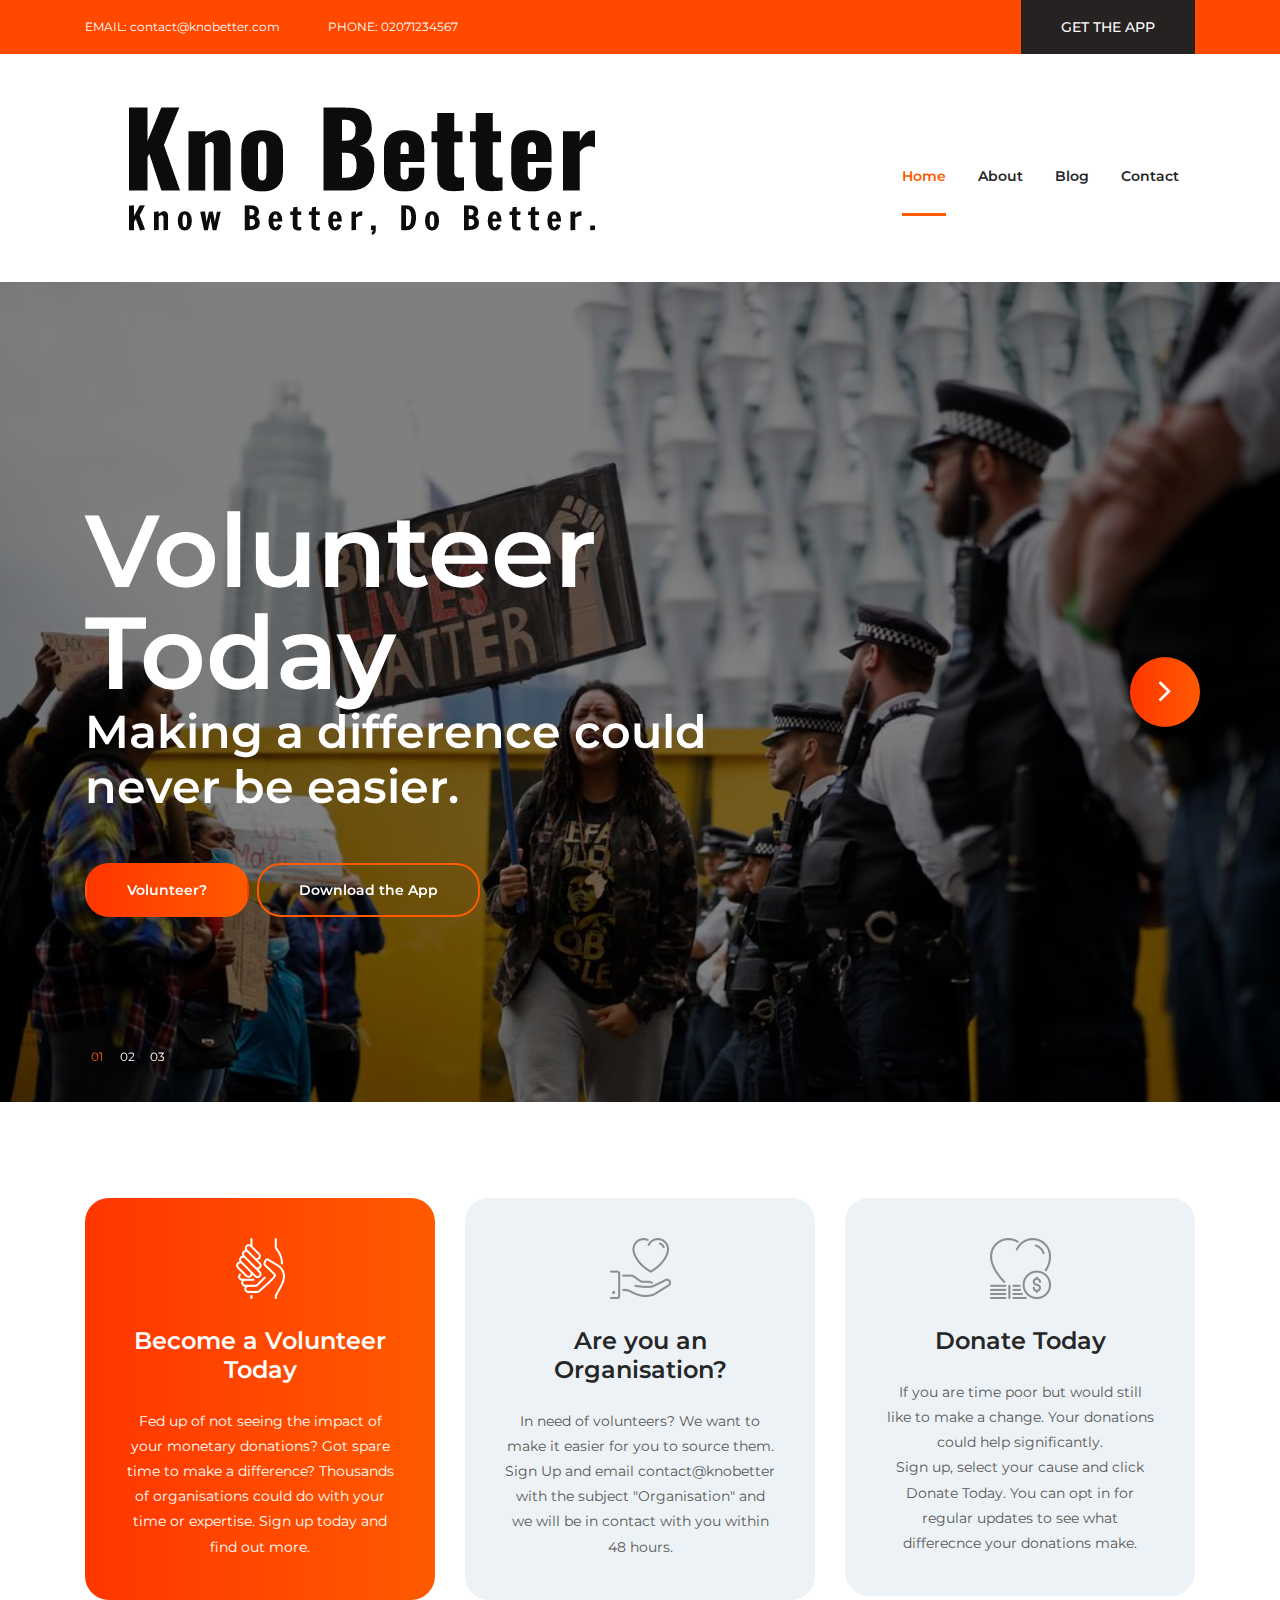
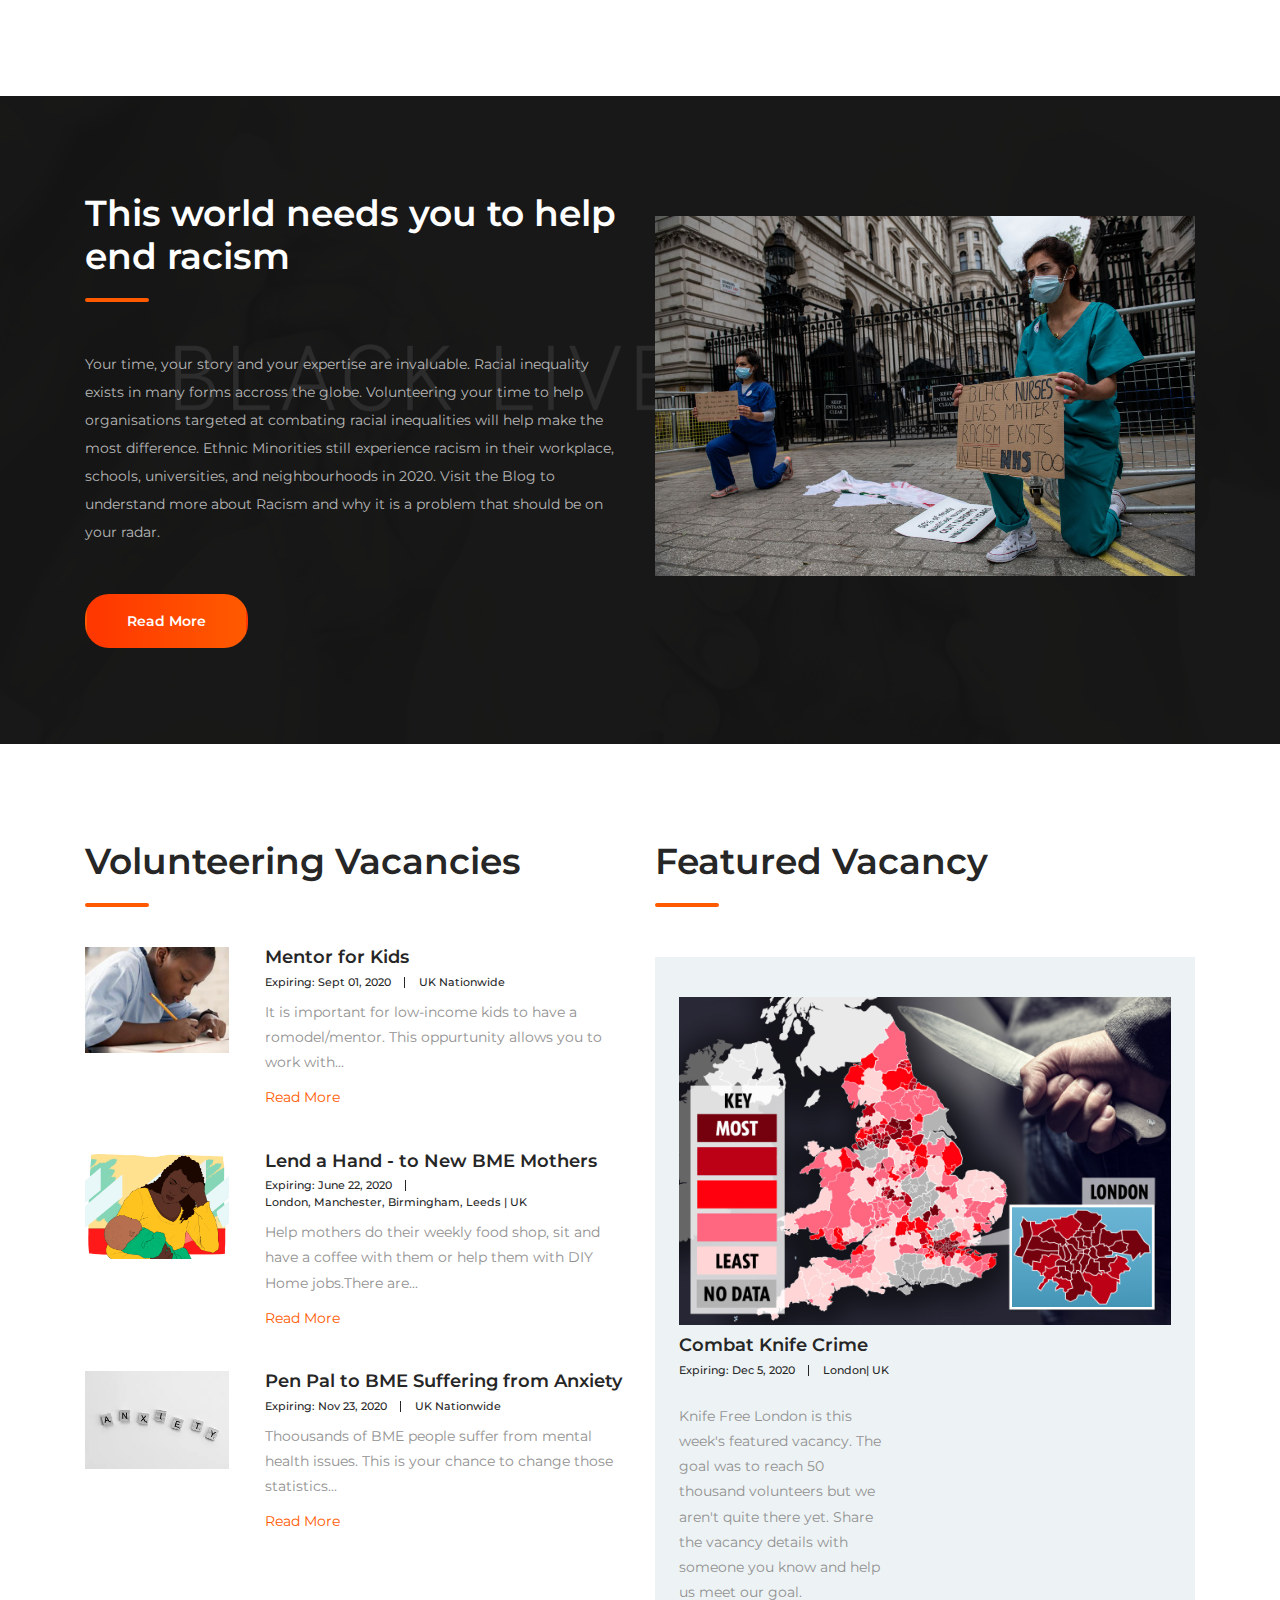
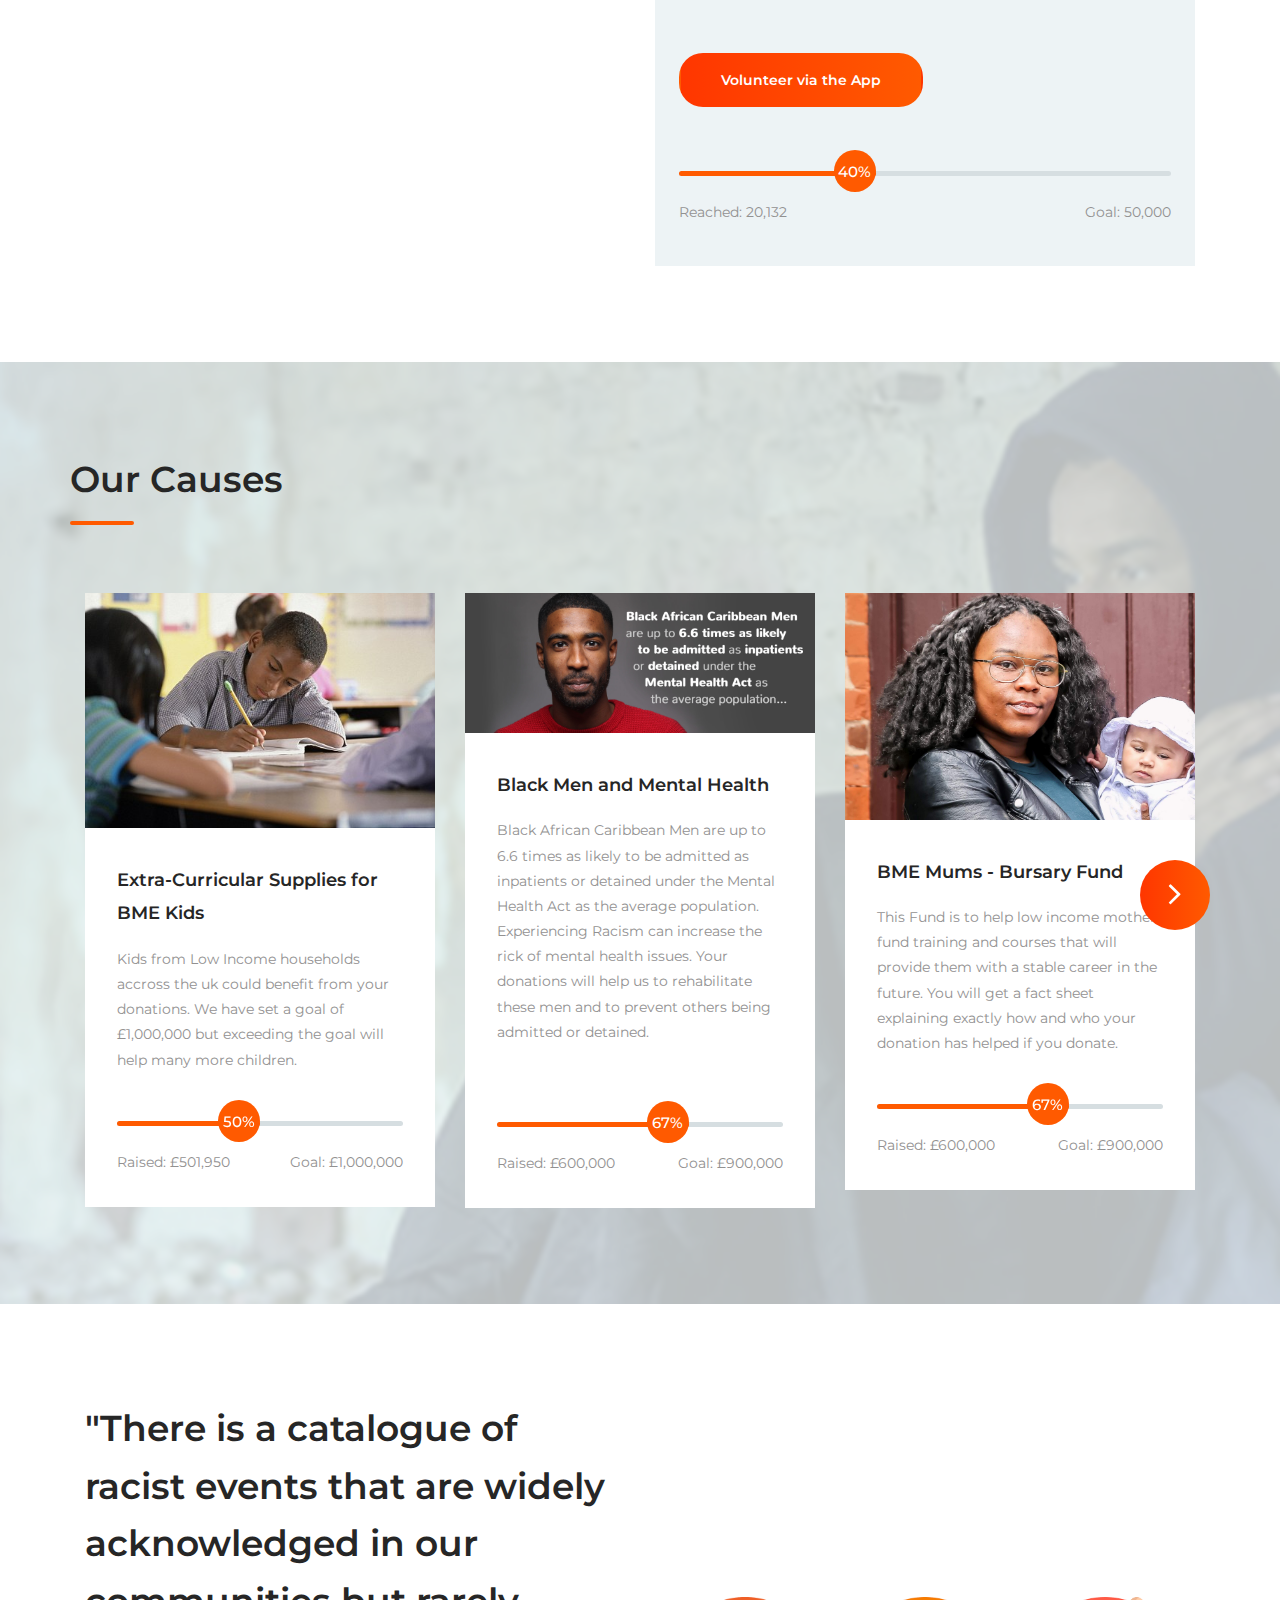
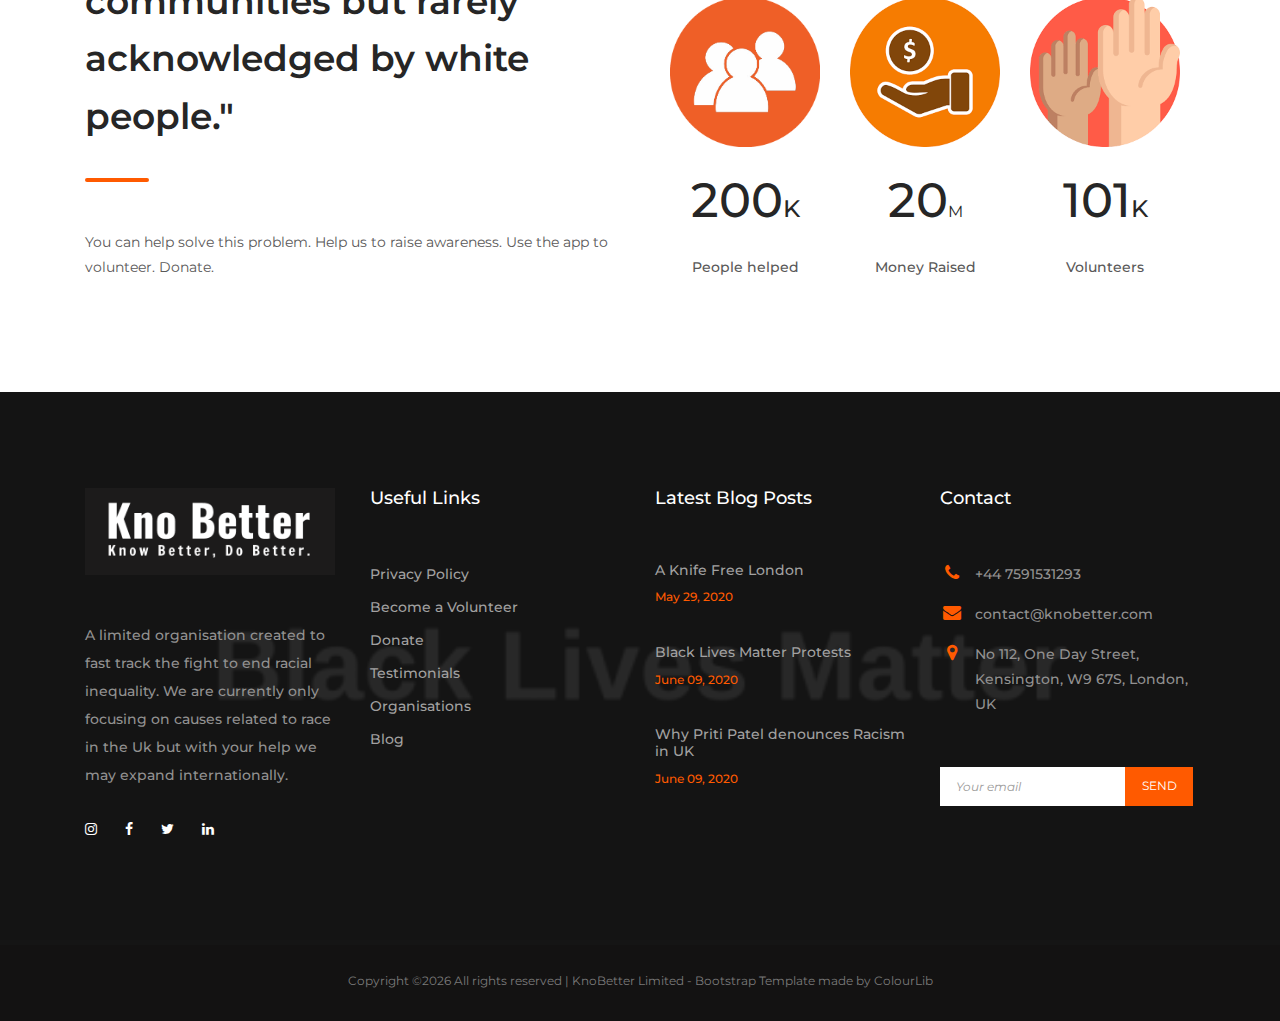
==== commit 348e57c4: "Update index.html" ====
--- a/KnoBetter1/index.html
+++ b/KnoBetter1/index.html
@@ -36,7 +36,7 @@
                         </div><!-- .header-bar-email -->
 
                         <div class="header-bar-text">
-                            <p>PHONE: <span>+447591531293 / 02071234567</span></p>
+                            <p>PHONE: <span> 02071234567</span></p>
                         </div><!-- .header-bar-text -->
                     </div><!-- .col -->
 
@@ -846,4 +846,4 @@
     <script type='text/javascript' src='js/custom.js'></script>
 
 </body>
-</html>+</html>
